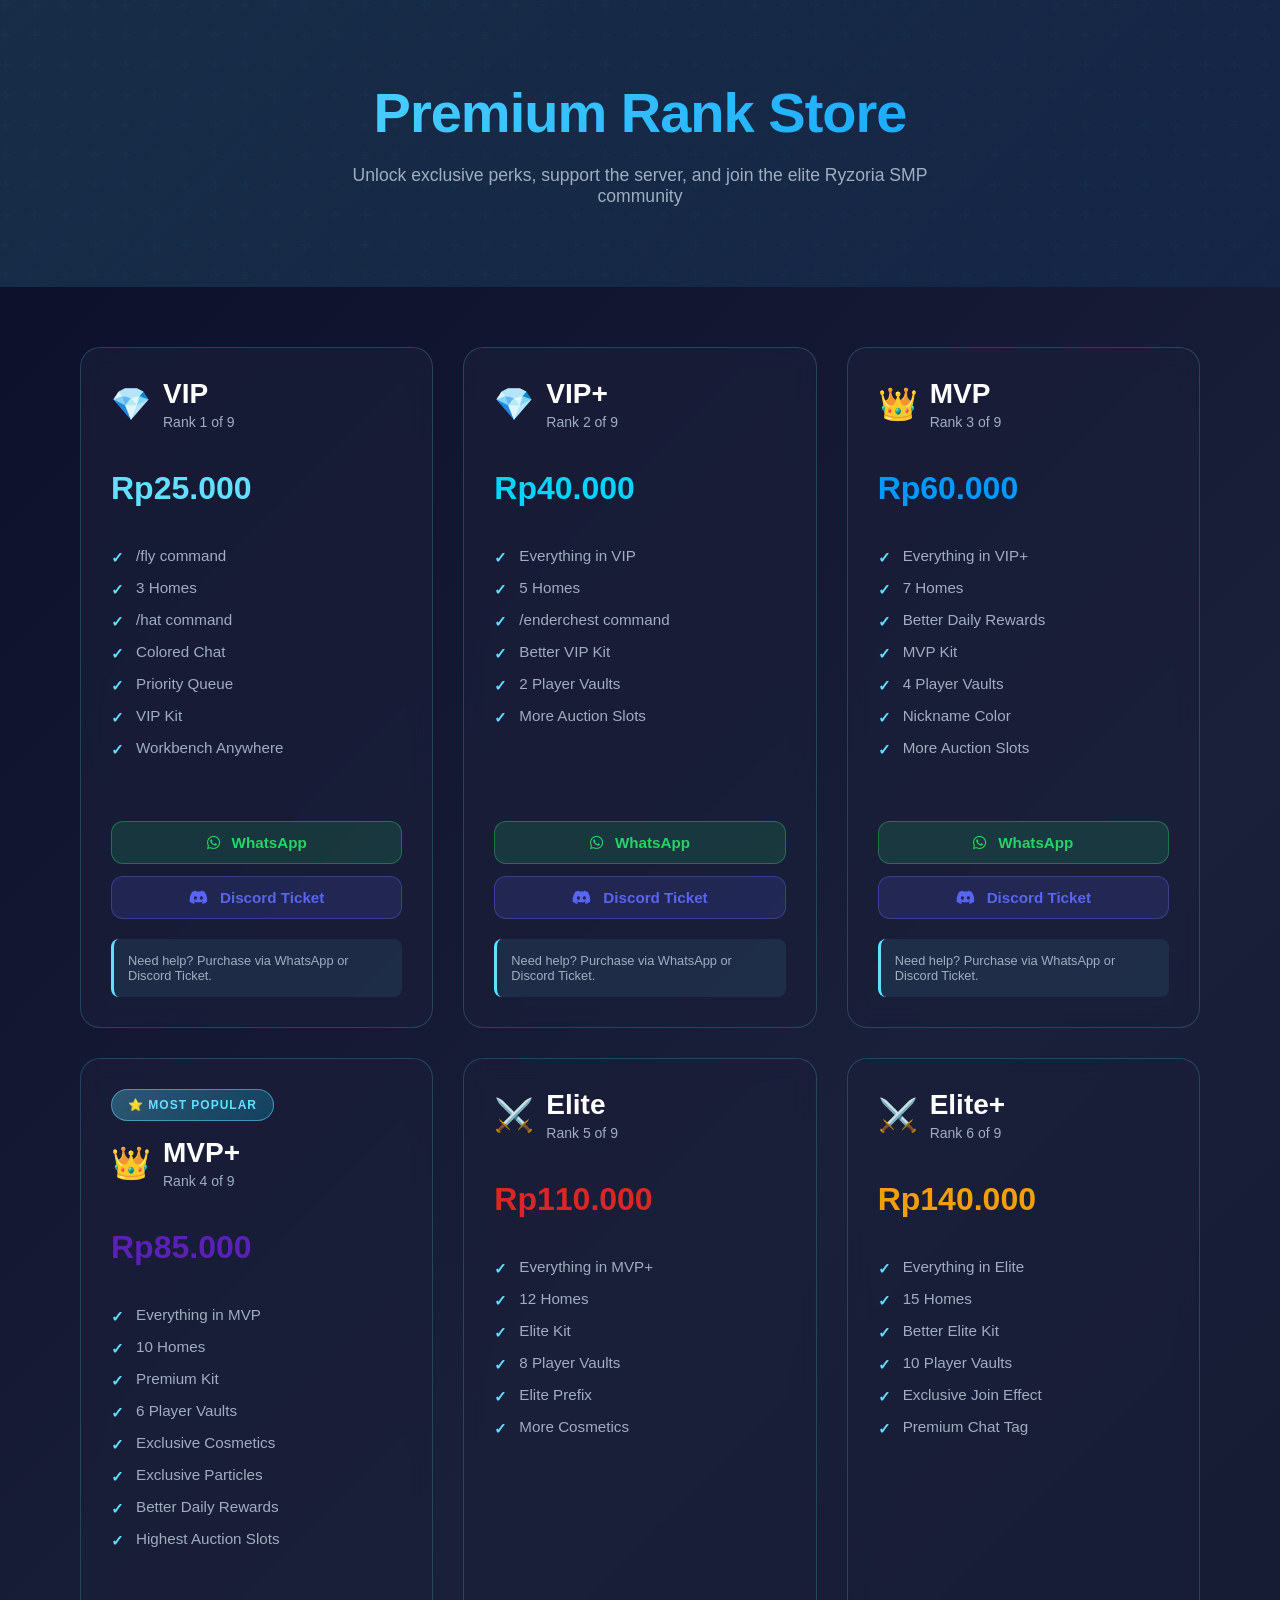
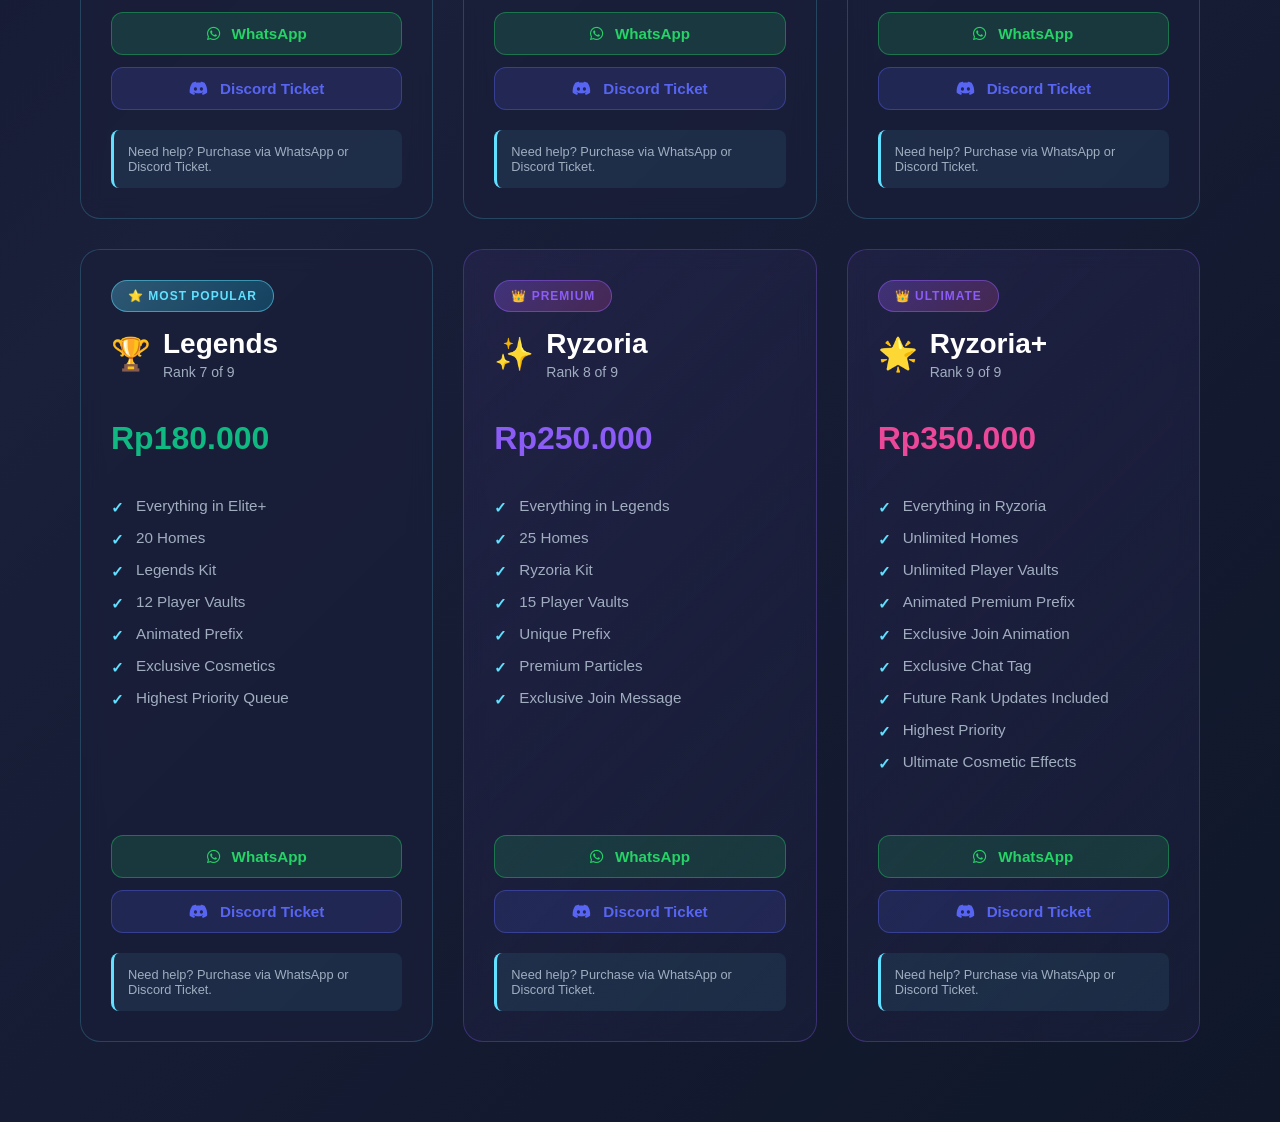
==== public/ranks.html @ db51cd25 "Add static HTML ranks page - fixes broken PHP rendering" ====
<!DOCTYPE html>
<html lang="en">
<head>
  <meta charset="UTF-8">
  <meta name="viewport" content="width=device-width, initial-scale=1.0">
  <title>Premium Rank Store - Ryzoria SMP</title>
  <link rel="stylesheet" href="https://cdnjs.cloudflare.com/ajax/libs/font-awesome/6.6.0/css/all.min.css">
  <style>
    * {
      margin: 0;
      padding: 0;
      box-sizing: border-box;
    }

    body {
      font-family: 'Segoe UI', Tahoma, Geneva, Verdana, sans-serif;
      background: linear-gradient(135deg, #0a0e27 0%, #1a1f3a 50%, #0f1729 100%);
      color: #ffffff;
      overflow-x: hidden;
      min-height: 100vh;
    }

    .container {
      max-width: 1200px;
      margin: 0 auto;
      padding: 0 20px;
    }

    .ranks-hero {
      background: linear-gradient(135deg, rgba(97,225,255,0.15) 0%, rgba(0,153,255,0.08) 100%);
      padding: 80px 20px;
      text-align: center;
      margin-bottom: 60px;
      position: relative;
      overflow: hidden;
    }

    .ranks-hero::before {
      content: '';
      position: absolute;
      inset: 0;
      background: url('data:image/svg+xml,<svg width="60" height="60" viewBox="0 0 60 60" xmlns="http://www.w3.org/2000/svg"><g fill="none" fill-rule="evenodd"><g fill="%2361E1FF" fill-opacity="0.05"><path d="M36 34v-4h-2v4h-4v2h4v4h2v-4h4v-2h-4zm0-30V0h-2v4h-4v2h4v4h2V6h4V4h-4zM6 34v-4H4v4H0v2h4v4h2v-4h4v-2H6zM6 4V0H4v4H0v2h4v4h2V6h4V4H6z"/></g></g></svg>');
      opacity: 0.3;
    }

    .ranks-hero h1 {
      font-size: clamp(2rem, 5vw, 3.5rem);
      margin-bottom: 20px;
      letter-spacing: -1px;
      background: linear-gradient(135deg, #61E1FF 0%, #0099FF 100%);
      -webkit-background-clip: text;
      -webkit-text-fill-color: transparent;
      background-clip: text;
      position: relative;
      z-index: 2;
    }

    .ranks-hero p {
      color: #a0aec0;
      font-size: 1.1rem;
      max-width: 600px;
      margin: 0 auto;
      position: relative;
      z-index: 2;
    }

    .ranks-grid {
      display: grid;
      grid-template-columns: repeat(auto-fit, minmax(300px, 1fr));
      gap: 30px;
      margin-bottom: 80px;
      padding: 0 20px;
    }

    .rank-card {
      backdrop-filter: blur(10px);
      border: 1px solid rgba(97,225,255,0.2);
      border-radius: 20px;
      background: rgba(26,31,58,0.7);
      padding: 30px;
      transition: all 0.4s cubic-bezier(0.4, 0, 0.2, 1);
      display: flex;
      flex-direction: column;
      height: 100%;
      animation: fadeInUp 0.6s ease-out forwards;
      position: relative;
      overflow: hidden;
    }

    .rank-card:nth-child(1) { animation-delay: 0.0s; }
    .rank-card:nth-child(2) { animation-delay: 0.08s; }
    .rank-card:nth-child(3) { animation-delay: 0.16s; }
    .rank-card:nth-child(4) { animation-delay: 0.24s; }
    .rank-card:nth-child(5) { animation-delay: 0.32s; }
    .rank-card:nth-child(6) { animation-delay: 0.4s; }
    .rank-card:nth-child(7) { animation-delay: 0.48s; }
    .rank-card:nth-child(8) { animation-delay: 0.56s; }
    .rank-card:nth-child(9) { animation-delay: 0.64s; }

    @keyframes fadeInUp {
      from {
        opacity: 0;
        transform: translateY(30px);
      }
      to {
        opacity: 1;
        transform: translateY(0);
      }
    }

    .rank-card:hover {
      transform: translateY(-8px);
      border-color: rgba(97,225,255,0.4);
      background: rgba(26,31,58,0.85);
      box-shadow: 0 20px 50px rgba(97,225,255,0.15);
    }

    .rank-card.premium {
      border-color: rgba(139,92,246,0.3);
      background: linear-gradient(135deg, rgba(139,92,246,0.08) 0%, rgba(26,31,58,0.7) 100%);
    }

    .rank-card.premium:hover {
      border-color: rgba(139,92,246,0.5);
      background: linear-gradient(135deg, rgba(139,92,246,0.12) 0%, rgba(26,31,58,0.85) 100%);
      box-shadow: 0 0 30px rgba(139,92,246,0.2), 0 20px 50px rgba(139,92,246,0.1);
    }

    .badge {
      display: inline-flex;
      align-items: center;
      gap: 8px;
      padding: 8px 16px;
      background: linear-gradient(135deg, rgba(97,225,255,0.3) 0%, rgba(0,212,255,0.2) 100%);
      border: 1px solid rgba(97,225,255,0.5);
      border-radius: 50px;
      width: fit-content;
      margin-bottom: 16px;
      font-size: 0.75rem;
      font-weight: 700;
      color: #61E1FF;
      text-transform: uppercase;
      letter-spacing: 1px;
      animation: pulse 2s infinite;
    }

    .badge.premium {
      background: linear-gradient(135deg, rgba(139,92,246,0.3) 0%, rgba(236,72,153,0.2) 100%);
      border-color: rgba(139,92,246,0.5);
      color: #8B5CF6;
    }

    @keyframes pulse {
      0%, 100% { opacity: 1; }
      50% { opacity: 0.7; }
    }

    .rank-header {
      display: flex;
      align-items: center;
      gap: 12px;
      margin-bottom: 20px;
    }

    .rank-icon {
      font-size: 2rem;
    }

    .rank-name {
      font-size: 1.75rem;
      font-weight: 800;
      margin: 0;
    }

    .rank-number {
      font-size: 0.875rem;
      color: #a0aec0;
      margin-top: 4px;
    }

    .rank-price {
      font-size: 2rem;
      font-weight: 800;
      margin: 20px 0;
      color: #61E1FF;
    }

    .rank-price.vip { color: #61E1FF; }
    .rank-price.vipplus { color: #00D4FF; }
    .rank-price.mvp { color: #0099FF; }
    .rank-price.mvpplus { color: #5B21B6; }
    .rank-price.elite { color: #DC2626; }
    .rank-price.eliteplus { color: #F59E0B; }
    .rank-price.legends { color: #10B981; }
    .rank-price.ryzoria { color: #8B5CF6; }
    .rank-price.ryzoriaplus { color: #EC4899; }

    .features-list {
      list-style: none;
      padding: 0;
      margin: 20px 0;
      flex-grow: 1;
    }

    .features-list li {
      display: flex;
      align-items: flex-start;
      gap: 12px;
      margin-bottom: 12px;
      color: #a0aec0;
      font-size: 0.95rem;
    }

    .features-list li::before {
      content: '✓';
      color: #61E1FF;
      font-weight: 700;
      margin-top: 2px;
      flex-shrink: 0;
    }

    .purchase-buttons {
      display: flex;
      flex-direction: column;
      gap: 12px;
      margin-top: 30px;
    }

    .buy-btn {
      display: flex;
      align-items: center;
      justify-content: center;
      gap: 12px;
      padding: 12px 20px;
      border: 1px solid;
      border-radius: 12px;
      font-weight: 600;
      font-size: 0.95rem;
      cursor: pointer;
      transition: all 0.3s ease;
      text-decoration: none;
      color: #fff;
      background: transparent;
    }

    .buy-whatsapp {
      background: rgba(37,211,102,0.15);
      border-color: rgba(37,211,102,0.4);
      color: #25D366;
    }

    .buy-whatsapp:hover {
      background: rgba(37,211,102,0.25);
      border-color: rgba(37,211,102,0.7);
      transform: translateY(-2px);
      box-shadow: 0 8px 20px rgba(37,211,102,0.2);
    }

    .buy-discord {
      background: rgba(88,101,242,0.15);
      border-color: rgba(88,101,242,0.4);
      color: #5865F2;
    }

    .buy-discord:hover {
      background: rgba(88,101,242,0.25);
      border-color: rgba(88,101,242,0.7);
      transform: translateY(-2px);
      box-shadow: 0 8px 20px rgba(88,101,242,0.2);
    }

    .support-note {
      margin-top: 20px;
      padding: 14px;
      background: rgba(97,225,255,0.08);
      border-left: 3px solid #61E1FF;
      border-radius: 8px;
      font-size: 0.8rem;
      color: #a0aec0;
    }

    @media (max-width: 768px) {
      .ranks-grid {
        grid-template-columns: 1fr;
      }

      .rank-card {
        padding: 20px;
      }

      .ranks-hero {
        padding: 60px 20px;
        margin-bottom: 40px;
      }
    }
  </style>
</head>
<body>
  <!-- Hero Section -->
  <section class="ranks-hero">
    <div class="container">
      <h1>Premium Rank Store</h1>
      <p>Unlock exclusive perks, support the server, and join the elite Ryzoria SMP community</p>
    </div>
  </section>

  <!-- Ranks Grid -->
  <div class="container">
    <div class="ranks-grid">
      <!-- VIP -->
      <div class="rank-card">
        <div class="rank-header">
          <div class="rank-icon">💎</div>
          <div>
            <h3 class="rank-name">VIP</h3>
            <div class="rank-number">Rank 1 of 9</div>
          </div>
        </div>
        <div class="rank-price vip">Rp25.000</div>
        <ul class="features-list">
          <li>/fly command</li>
          <li>3 Homes</li>
          <li>/hat command</li>
          <li>Colored Chat</li>
          <li>Priority Queue</li>
          <li>VIP Kit</li>
          <li>Workbench Anywhere</li>
        </ul>
        <div class="purchase-buttons">
          <a href="https://wa.me/6285602052384" target="_blank" rel="noopener noreferrer" class="buy-btn buy-whatsapp">
            <i class="fab fa-whatsapp"></i> WhatsApp
          </a>
          <a href="https://dsc.gg/ryzoria" target="_blank" rel="noopener noreferrer" class="buy-btn buy-discord">
            <i class="fab fa-discord"></i> Discord Ticket
          </a>
        </div>
        <div class="support-note">Need help? Purchase via WhatsApp or Discord Ticket.</div>
      </div>

      <!-- VIP+ -->
      <div class="rank-card">
        <div class="rank-header">
          <div class="rank-icon">💎</div>
          <div>
            <h3 class="rank-name">VIP+</h3>
            <div class="rank-number">Rank 2 of 9</div>
          </div>
        </div>
        <div class="rank-price vipplus">Rp40.000</div>
        <ul class="features-list">
          <li>Everything in VIP</li>
          <li>5 Homes</li>
          <li>/enderchest command</li>
          <li>Better VIP Kit</li>
          <li>2 Player Vaults</li>
          <li>More Auction Slots</li>
        </ul>
        <div class="purchase-buttons">
          <a href="https://wa.me/6285602052384" target="_blank" rel="noopener noreferrer" class="buy-btn buy-whatsapp">
            <i class="fab fa-whatsapp"></i> WhatsApp
          </a>
          <a href="https://dsc.gg/ryzoria" target="_blank" rel="noopener noreferrer" class="buy-btn buy-discord">
            <i class="fab fa-discord"></i> Discord Ticket
          </a>
        </div>
        <div class="support-note">Need help? Purchase via WhatsApp or Discord Ticket.</div>
      </div>

      <!-- MVP -->
      <div class="rank-card">
        <div class="rank-header">
          <div class="rank-icon">👑</div>
          <div>
            <h3 class="rank-name">MVP</h3>
            <div class="rank-number">Rank 3 of 9</div>
          </div>
        </div>
        <div class="rank-price mvp">Rp60.000</div>
        <ul class="features-list">
          <li>Everything in VIP+</li>
          <li>7 Homes</li>
          <li>Better Daily Rewards</li>
          <li>MVP Kit</li>
          <li>4 Player Vaults</li>
          <li>Nickname Color</li>
          <li>More Auction Slots</li>
        </ul>
        <div class="purchase-buttons">
          <a href="https://wa.me/6285602052384" target="_blank" rel="noopener noreferrer" class="buy-btn buy-whatsapp">
            <i class="fab fa-whatsapp"></i> WhatsApp
          </a>
          <a href="https://dsc.gg/ryzoria" target="_blank" rel="noopener noreferrer" class="buy-btn buy-discord">
            <i class="fab fa-discord"></i> Discord Ticket
          </a>
        </div>
        <div class="support-note">Need help? Purchase via WhatsApp or Discord Ticket.</div>
      </div>

      <!-- MVP+ -->
      <div class="rank-card">
        <div class="badge">⭐ Most Popular</div>
        <div class="rank-header">
          <div class="rank-icon">👑</div>
          <div>
            <h3 class="rank-name">MVP+</h3>
            <div class="rank-number">Rank 4 of 9</div>
          </div>
        </div>
        <div class="rank-price mvpplus">Rp85.000</div>
        <ul class="features-list">
          <li>Everything in MVP</li>
          <li>10 Homes</li>
          <li>Premium Kit</li>
          <li>6 Player Vaults</li>
          <li>Exclusive Cosmetics</li>
          <li>Exclusive Particles</li>
          <li>Better Daily Rewards</li>
          <li>Highest Auction Slots</li>
        </ul>
        <div class="purchase-buttons">
          <a href="https://wa.me/6285602052384" target="_blank" rel="noopener noreferrer" class="buy-btn buy-whatsapp">
            <i class="fab fa-whatsapp"></i> WhatsApp
          </a>
          <a href="https://dsc.gg/ryzoria" target="_blank" rel="noopener noreferrer" class="buy-btn buy-discord">
            <i class="fab fa-discord"></i> Discord Ticket
          </a>
        </div>
        <div class="support-note">Need help? Purchase via WhatsApp or Discord Ticket.</div>
      </div>

      <!-- Elite -->
      <div class="rank-card">
        <div class="rank-header">
          <div class="rank-icon">⚔️</div>
          <div>
            <h3 class="rank-name">Elite</h3>
            <div class="rank-number">Rank 5 of 9</div>
          </div>
        </div>
        <div class="rank-price elite">Rp110.000</div>
        <ul class="features-list">
          <li>Everything in MVP+</li>
          <li>12 Homes</li>
          <li>Elite Kit</li>
          <li>8 Player Vaults</li>
          <li>Elite Prefix</li>
          <li>More Cosmetics</li>
        </ul>
        <div class="purchase-buttons">
          <a href="https://wa.me/6285602052384" target="_blank" rel="noopener noreferrer" class="buy-btn buy-whatsapp">
            <i class="fab fa-whatsapp"></i> WhatsApp
          </a>
          <a href="https://dsc.gg/ryzoria" target="_blank" rel="noopener noreferrer" class="buy-btn buy-discord">
            <i class="fab fa-discord"></i> Discord Ticket
          </a>
        </div>
        <div class="support-note">Need help? Purchase via WhatsApp or Discord Ticket.</div>
      </div>

      <!-- Elite+ -->
      <div class="rank-card">
        <div class="rank-header">
          <div class="rank-icon">⚔️</div>
          <div>
            <h3 class="rank-name">Elite+</h3>
            <div class="rank-number">Rank 6 of 9</div>
          </div>
        </div>
        <div class="rank-price eliteplus">Rp140.000</div>
        <ul class="features-list">
          <li>Everything in Elite</li>
          <li>15 Homes</li>
          <li>Better Elite Kit</li>
          <li>10 Player Vaults</li>
          <li>Exclusive Join Effect</li>
          <li>Premium Chat Tag</li>
        </ul>
        <div class="purchase-buttons">
          <a href="https://wa.me/6285602052384" target="_blank" rel="noopener noreferrer" class="buy-btn buy-whatsapp">
            <i class="fab fa-whatsapp"></i> WhatsApp
          </a>
          <a href="https://dsc.gg/ryzoria" target="_blank" rel="noopener noreferrer" class="buy-btn buy-discord">
            <i class="fab fa-discord"></i> Discord Ticket
          </a>
        </div>
        <div class="support-note">Need help? Purchase via WhatsApp or Discord Ticket.</div>
      </div>

      <!-- Legends -->
      <div class="rank-card">
        <div class="badge">⭐ Most Popular</div>
        <div class="rank-header">
          <div class="rank-icon">🏆</div>
          <div>
            <h3 class="rank-name">Legends</h3>
            <div class="rank-number">Rank 7 of 9</div>
          </div>
        </div>
        <div class="rank-price legends">Rp180.000</div>
        <ul class="features-list">
          <li>Everything in Elite+</li>
          <li>20 Homes</li>
          <li>Legends Kit</li>
          <li>12 Player Vaults</li>
          <li>Animated Prefix</li>
          <li>Exclusive Cosmetics</li>
          <li>Highest Priority Queue</li>
        </ul>
        <div class="purchase-buttons">
          <a href="https://wa.me/6285602052384" target="_blank" rel="noopener noreferrer" class="buy-btn buy-whatsapp">
            <i class="fab fa-whatsapp"></i> WhatsApp
          </a>
          <a href="https://dsc.gg/ryzoria" target="_blank" rel="noopener noreferrer" class="buy-btn buy-discord">
            <i class="fab fa-discord"></i> Discord Ticket
          </a>
        </div>
        <div class="support-note">Need help? Purchase via WhatsApp or Discord Ticket.</div>
      </div>

      <!-- Ryzoria -->
      <div class="rank-card premium">
        <div class="badge premium">👑 Premium</div>
        <div class="rank-header">
          <div class="rank-icon">✨</div>
          <div>
            <h3 class="rank-name">Ryzoria</h3>
            <div class="rank-number">Rank 8 of 9</div>
          </div>
        </div>
        <div class="rank-price ryzoria">Rp250.000</div>
        <ul class="features-list">
          <li>Everything in Legends</li>
          <li>25 Homes</li>
          <li>Ryzoria Kit</li>
          <li>15 Player Vaults</li>
          <li>Unique Prefix</li>
          <li>Premium Particles</li>
          <li>Exclusive Join Message</li>
        </ul>
        <div class="purchase-buttons">
          <a href="https://wa.me/6285602052384" target="_blank" rel="noopener noreferrer" class="buy-btn buy-whatsapp">
            <i class="fab fa-whatsapp"></i> WhatsApp
          </a>
          <a href="https://dsc.gg/ryzoria" target="_blank" rel="noopener noreferrer" class="buy-btn buy-discord">
            <i class="fab fa-discord"></i> Discord Ticket
          </a>
        </div>
        <div class="support-note">Need help? Purchase via WhatsApp or Discord Ticket.</div>
      </div>

      <!-- Ryzoria+ -->
      <div class="rank-card premium">
        <div class="badge premium">👑 Ultimate</div>
        <div class="rank-header">
          <div class="rank-icon">🌟</div>
          <div>
            <h3 class="rank-name">Ryzoria+</h3>
            <div class="rank-number">Rank 9 of 9</div>
          </div>
        </div>
        <div class="rank-price ryzoriaplus">Rp350.000</div>
        <ul class="features-list">
          <li>Everything in Ryzoria</li>
          <li>Unlimited Homes</li>
          <li>Unlimited Player Vaults</li>
          <li>Animated Premium Prefix</li>
          <li>Exclusive Join Animation</li>
          <li>Exclusive Chat Tag</li>
          <li>Future Rank Updates Included</li>
          <li>Highest Priority</li>
          <li>Ultimate Cosmetic Effects</li>
        </ul>
        <div class="purchase-buttons">
          <a href="https://wa.me/6285602052384" target="_blank" rel="noopener noreferrer" class="buy-btn buy-whatsapp">
            <i class="fab fa-whatsapp"></i> WhatsApp
          </a>
          <a href="https://dsc.gg/ryzoria" target="_blank" rel="noopener noreferrer" class="buy-btn buy-discord">
            <i class="fab fa-discord"></i> Discord Ticket
          </a>
        </div>
        <div class="support-note">Need help? Purchase via WhatsApp or Discord Ticket.</div>
      </div>
    </div>
  </div>

  <script>
    // Smooth page transitions
    window.addEventListener('load', function() {
      document.body.style.opacity = '1';
    });

    // Button interactions
    const buttons = document.querySelectorAll('.buy-btn');
    buttons.forEach(btn => {
      btn.addEventListener('click', function(e) {
        this.style.transform = 'scale(0.95)';
        setTimeout(() => {
          this.style.transform = '';
        }, 100);
      });
    });
  </script>
</body>
</html>
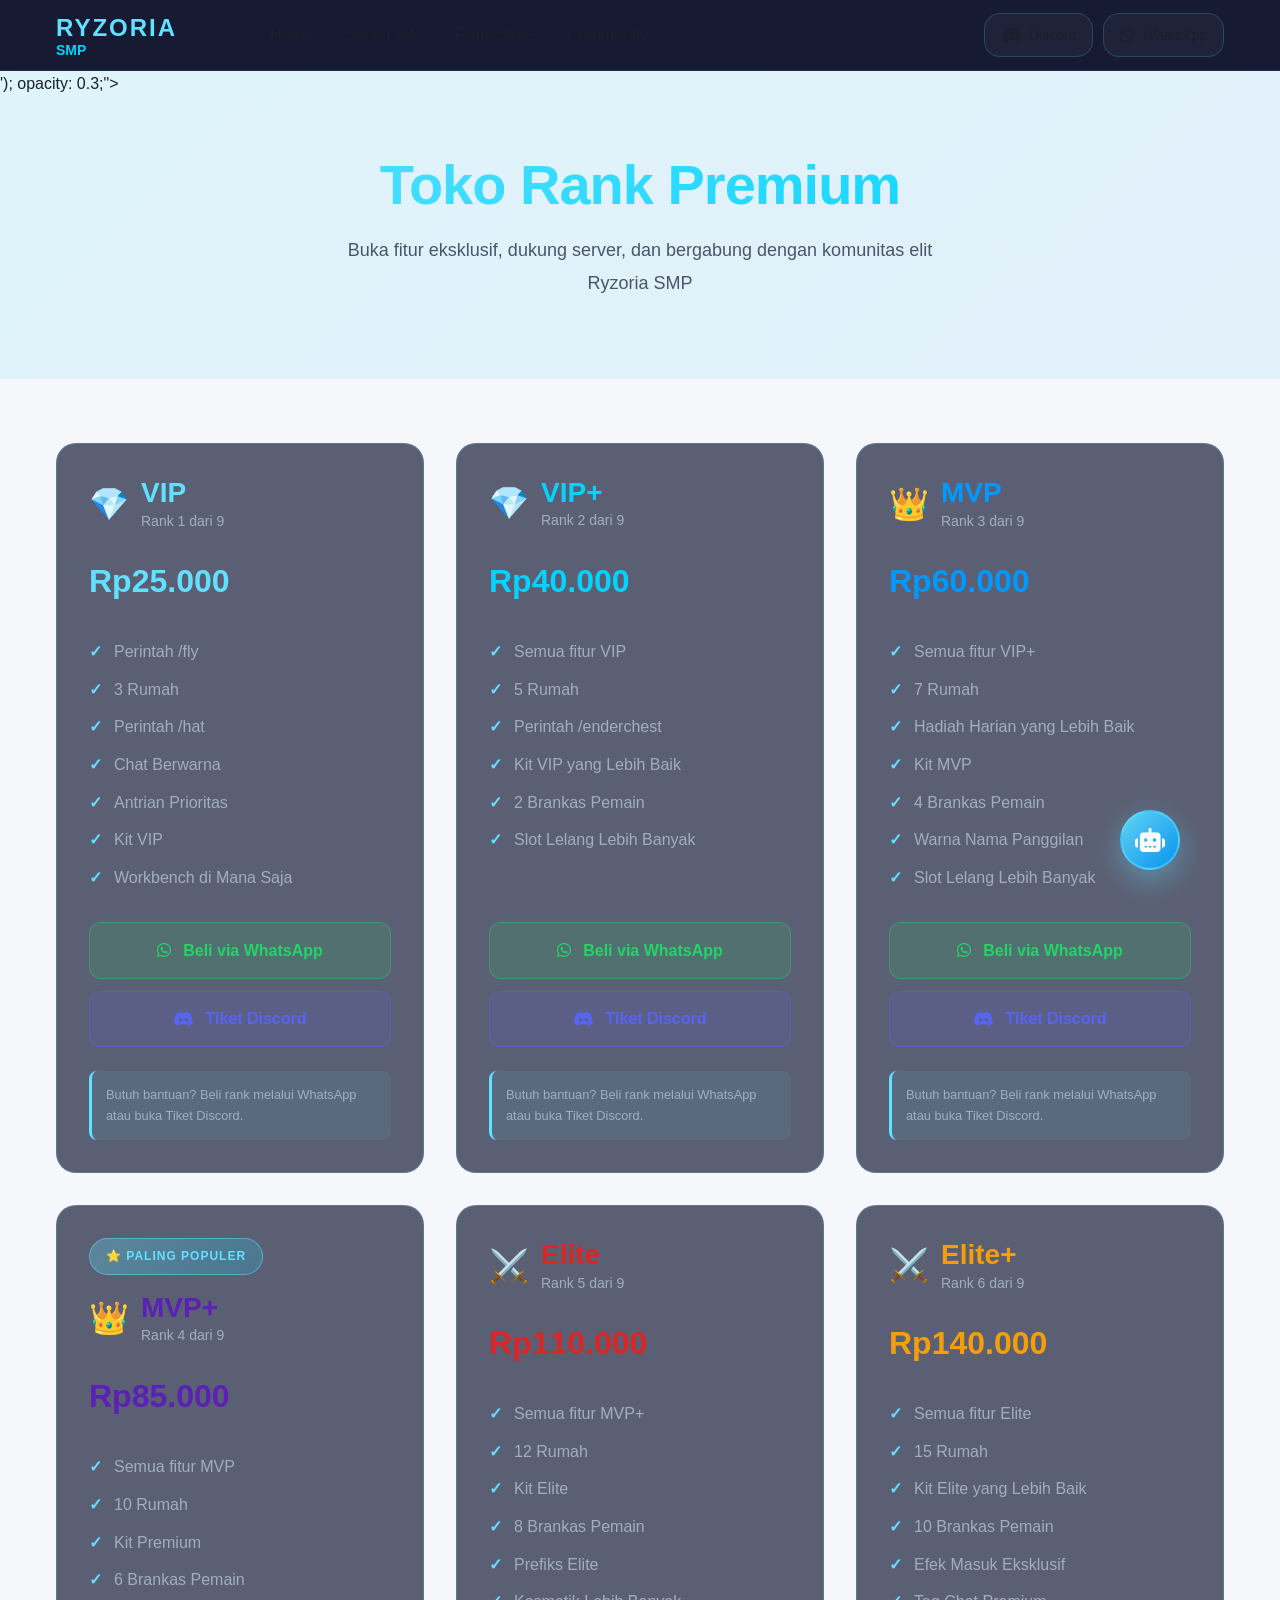
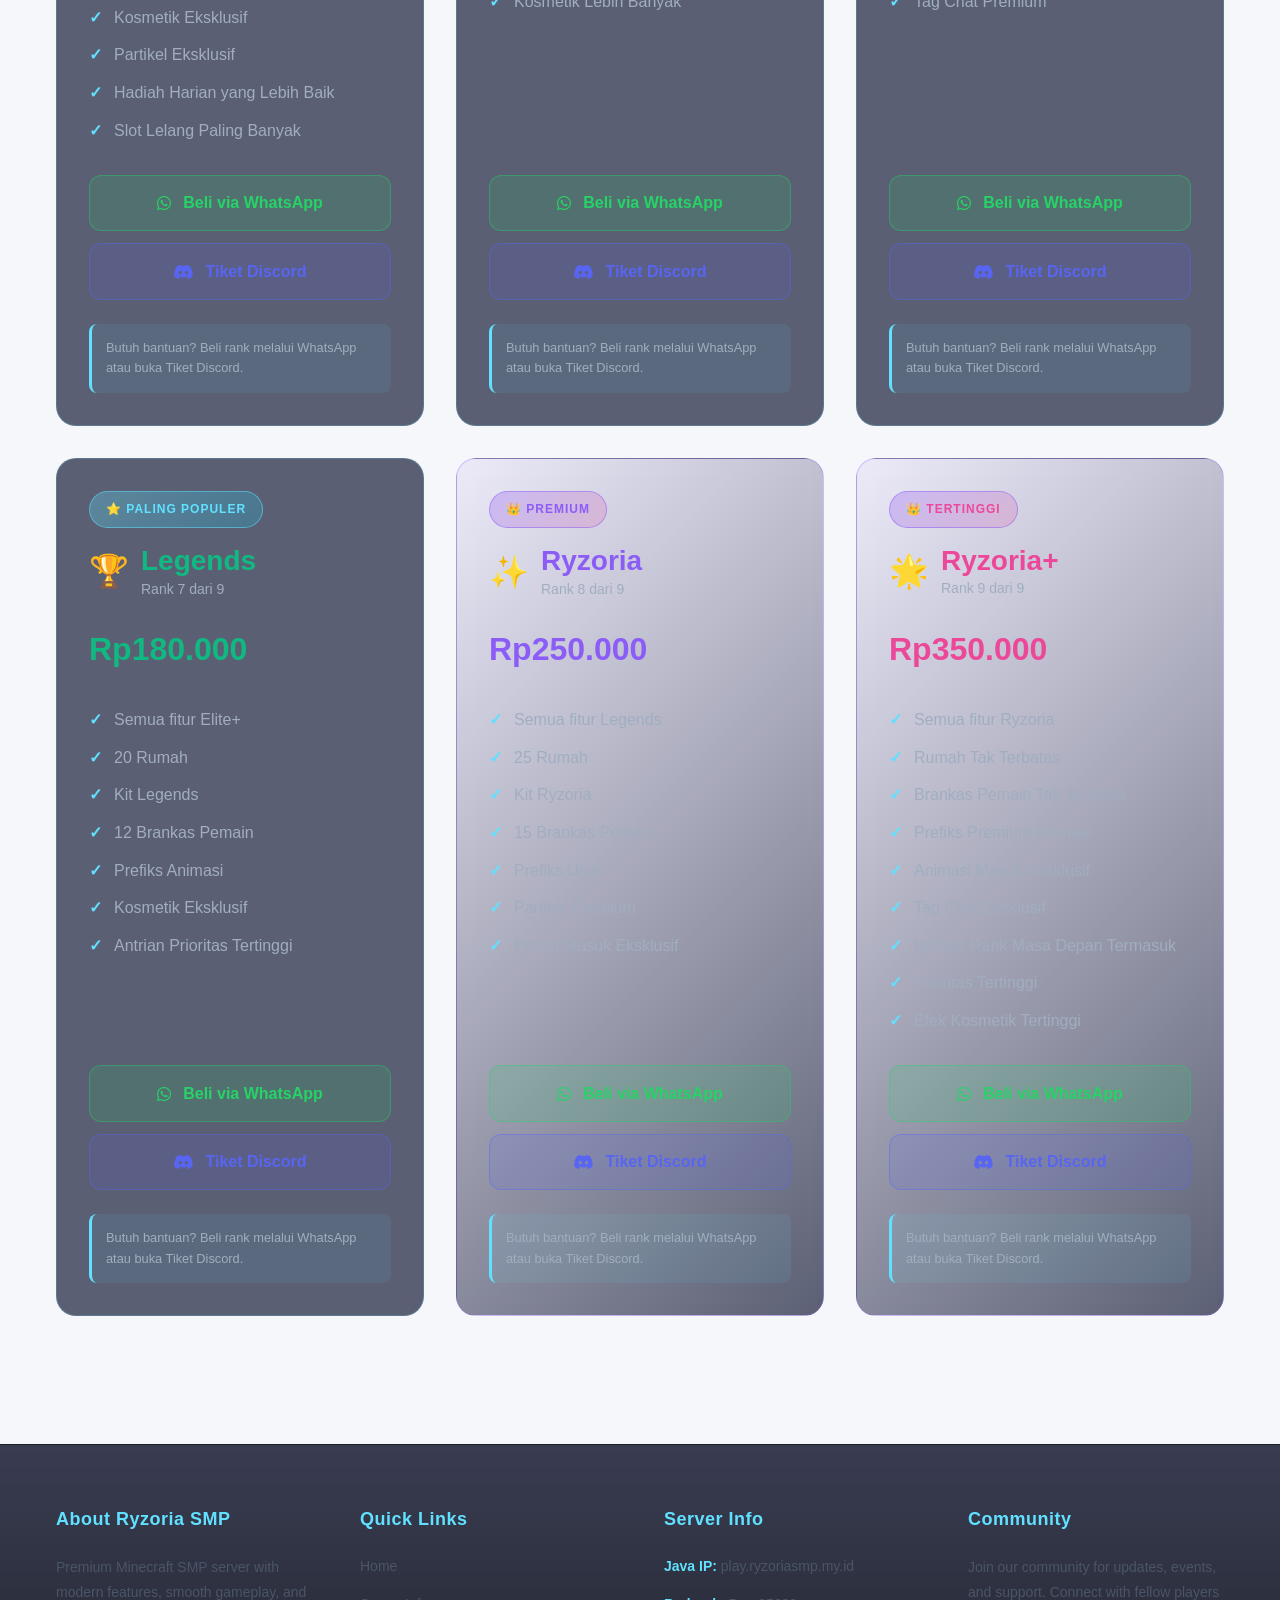
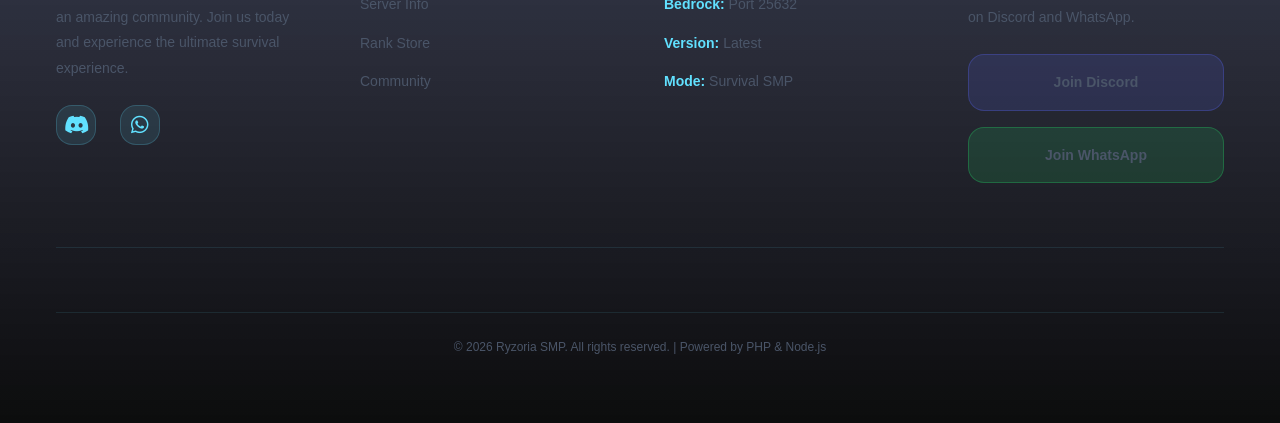
==== commit 8b40531d: "Add Ryzoria AI chatbot to build script - includes CSS, JS, and HTML elements" ====
--- a/public/ranks.html
+++ b/public/ranks.html
@@ -1,604 +1,369 @@
 <!DOCTYPE html>
 <html lang="en">
 <head>
-  <meta charset="UTF-8">
-  <meta name="viewport" content="width=device-width, initial-scale=1.0">
-  <title>Premium Rank Store - Ryzoria SMP</title>
-  <link rel="stylesheet" href="https://cdnjs.cloudflare.com/ajax/libs/font-awesome/6.6.0/css/all.min.css">
+  <meta charset="UTF-8" />
+  <meta name="viewport" content="width=device-width, initial-scale=1.0" />
+  <meta name="description" content="Ryzoria SMP - Premium Minecraft survival server with modern features and an amazing community. Join now!" />
+  <meta name="theme-color" content="#0a0e27" />
+  <title>Ryzoria SMP | Premium Minecraft Server</title>
+  <link rel="stylesheet" href="https://cdnjs.cloudflare.com/ajax/libs/font-awesome/6.6.0/css/all.min.css" />
+  <link rel="stylesheet" href="css/style.css" />
+  <link rel="stylesheet" href="css/navbar.css" />
+  <link rel="stylesheet" href="css/footer.css" />
+  <link rel="stylesheet" href="css/ranks.css" />
+  <link rel="stylesheet" href="css/animation.css" />
+  <link rel="stylesheet" href="css/responsive.css" />
+  <link rel="stylesheet" href="css/ai-chat.css" />
   <style>
-    * {
-      margin: 0;
-      padding: 0;
-      box-sizing: border-box;
+    #scrollTopBtn {
+      position: fixed; bottom: 30px; right: 30px; width: 50px; height: 50px;
+      border-radius: 50%; background: linear-gradient(135deg, var(--primary) 0%, var(--accent-dark) 100%);
+      color: var(--background); border: none; cursor: pointer; display: flex;
+      align-items: center; justify-content: center; font-size: 1.5rem;
+      opacity: 0; visibility: hidden; transition: all 0.3s ease; z-index: 999;
+      box-shadow: 0 8px 20px rgba(97, 225, 255, 0.3);
     }
-
-    body {
-      font-family: 'Segoe UI', Tahoma, Geneva, Verdana, sans-serif;
-      background: linear-gradient(135deg, #0a0e27 0%, #1a1f3a 50%, #0f1729 100%);
-      color: #ffffff;
-      overflow-x: hidden;
-      min-height: 100vh;
-    }
-
-    .container {
-      max-width: 1200px;
-      margin: 0 auto;
-      padding: 0 20px;
-    }
-
-    .ranks-hero {
-      background: linear-gradient(135deg, rgba(97,225,255,0.15) 0%, rgba(0,153,255,0.08) 100%);
-      padding: 80px 20px;
-      text-align: center;
-      margin-bottom: 60px;
-      position: relative;
-      overflow: hidden;
-    }
-
-    .ranks-hero::before {
-      content: '';
-      position: absolute;
-      inset: 0;
-      background: url('data:image/svg+xml,<svg width="60" height="60" viewBox="0 0 60 60" xmlns="http://www.w3.org/2000/svg"><g fill="none" fill-rule="evenodd"><g fill="%2361E1FF" fill-opacity="0.05"><path d="M36 34v-4h-2v4h-4v2h4v4h2v-4h4v-2h-4zm0-30V0h-2v4h-4v2h4v4h2V6h4V4h-4zM6 34v-4H4v4H0v2h4v4h2v-4h4v-2H6zM6 4V0H4v4H0v2h4v4h2V6h4V4H6z"/></g></g></svg>');
-      opacity: 0.3;
-    }
-
-    .ranks-hero h1 {
-      font-size: clamp(2rem, 5vw, 3.5rem);
-      margin-bottom: 20px;
-      letter-spacing: -1px;
-      background: linear-gradient(135deg, #61E1FF 0%, #0099FF 100%);
-      -webkit-background-clip: text;
-      -webkit-text-fill-color: transparent;
-      background-clip: text;
-      position: relative;
-      z-index: 2;
-    }
-
-    .ranks-hero p {
-      color: #a0aec0;
-      font-size: 1.1rem;
-      max-width: 600px;
-      margin: 0 auto;
-      position: relative;
-      z-index: 2;
-    }
-
-    .ranks-grid {
-      display: grid;
-      grid-template-columns: repeat(auto-fit, minmax(300px, 1fr));
-      gap: 30px;
-      margin-bottom: 80px;
-      padding: 0 20px;
-    }
-
-    .rank-card {
-      backdrop-filter: blur(10px);
-      border: 1px solid rgba(97,225,255,0.2);
-      border-radius: 20px;
-      background: rgba(26,31,58,0.7);
-      padding: 30px;
-      transition: all 0.4s cubic-bezier(0.4, 0, 0.2, 1);
-      display: flex;
-      flex-direction: column;
-      height: 100%;
-      animation: fadeInUp 0.6s ease-out forwards;
-      position: relative;
-      overflow: hidden;
-    }
-
-    .rank-card:nth-child(1) { animation-delay: 0.0s; }
-    .rank-card:nth-child(2) { animation-delay: 0.08s; }
-    .rank-card:nth-child(3) { animation-delay: 0.16s; }
-    .rank-card:nth-child(4) { animation-delay: 0.24s; }
-    .rank-card:nth-child(5) { animation-delay: 0.32s; }
-    .rank-card:nth-child(6) { animation-delay: 0.4s; }
-    .rank-card:nth-child(7) { animation-delay: 0.48s; }
-    .rank-card:nth-child(8) { animation-delay: 0.56s; }
-    .rank-card:nth-child(9) { animation-delay: 0.64s; }
-
-    @keyframes fadeInUp {
-      from {
-        opacity: 0;
-        transform: translateY(30px);
-      }
-      to {
-        opacity: 1;
-        transform: translateY(0);
-      }
-    }
-
-    .rank-card:hover {
-      transform: translateY(-8px);
-      border-color: rgba(97,225,255,0.4);
-      background: rgba(26,31,58,0.85);
-      box-shadow: 0 20px 50px rgba(97,225,255,0.15);
-    }
-
-    .rank-card.premium {
-      border-color: rgba(139,92,246,0.3);
-      background: linear-gradient(135deg, rgba(139,92,246,0.08) 0%, rgba(26,31,58,0.7) 100%);
-    }
-
-    .rank-card.premium:hover {
-      border-color: rgba(139,92,246,0.5);
-      background: linear-gradient(135deg, rgba(139,92,246,0.12) 0%, rgba(26,31,58,0.85) 100%);
-      box-shadow: 0 0 30px rgba(139,92,246,0.2), 0 20px 50px rgba(139,92,246,0.1);
-    }
-
-    .badge {
-      display: inline-flex;
-      align-items: center;
-      gap: 8px;
-      padding: 8px 16px;
-      background: linear-gradient(135deg, rgba(97,225,255,0.3) 0%, rgba(0,212,255,0.2) 100%);
-      border: 1px solid rgba(97,225,255,0.5);
-      border-radius: 50px;
-      width: fit-content;
-      margin-bottom: 16px;
-      font-size: 0.75rem;
-      font-weight: 700;
-      color: #61E1FF;
-      text-transform: uppercase;
-      letter-spacing: 1px;
-      animation: pulse 2s infinite;
-    }
-
-    .badge.premium {
-      background: linear-gradient(135deg, rgba(139,92,246,0.3) 0%, rgba(236,72,153,0.2) 100%);
-      border-color: rgba(139,92,246,0.5);
-      color: #8B5CF6;
-    }
-
-    @keyframes pulse {
-      0%, 100% { opacity: 1; }
-      50% { opacity: 0.7; }
-    }
-
-    .rank-header {
-      display: flex;
-      align-items: center;
-      gap: 12px;
-      margin-bottom: 20px;
-    }
-
-    .rank-icon {
-      font-size: 2rem;
-    }
-
-    .rank-name {
-      font-size: 1.75rem;
-      font-weight: 800;
-      margin: 0;
-    }
-
-    .rank-number {
-      font-size: 0.875rem;
-      color: #a0aec0;
-      margin-top: 4px;
-    }
-
-    .rank-price {
-      font-size: 2rem;
-      font-weight: 800;
-      margin: 20px 0;
-      color: #61E1FF;
-    }
-
-    .rank-price.vip { color: #61E1FF; }
-    .rank-price.vipplus { color: #00D4FF; }
-    .rank-price.mvp { color: #0099FF; }
-    .rank-price.mvpplus { color: #5B21B6; }
-    .rank-price.elite { color: #DC2626; }
-    .rank-price.eliteplus { color: #F59E0B; }
-    .rank-price.legends { color: #10B981; }
-    .rank-price.ryzoria { color: #8B5CF6; }
-    .rank-price.ryzoriaplus { color: #EC4899; }
-
-    .features-list {
-      list-style: none;
-      padding: 0;
-      margin: 20px 0;
-      flex-grow: 1;
-    }
-
-    .features-list li {
-      display: flex;
-      align-items: flex-start;
-      gap: 12px;
-      margin-bottom: 12px;
-      color: #a0aec0;
-      font-size: 0.95rem;
-    }
-
-    .features-list li::before {
-      content: '✓';
-      color: #61E1FF;
-      font-weight: 700;
-      margin-top: 2px;
-      flex-shrink: 0;
-    }
-
-    .purchase-buttons {
-      display: flex;
-      flex-direction: column;
-      gap: 12px;
-      margin-top: 30px;
-    }
-
-    .buy-btn {
-      display: flex;
-      align-items: center;
-      justify-content: center;
-      gap: 12px;
-      padding: 12px 20px;
-      border: 1px solid;
-      border-radius: 12px;
-      font-weight: 600;
-      font-size: 0.95rem;
-      cursor: pointer;
-      transition: all 0.3s ease;
-      text-decoration: none;
-      color: #fff;
-      background: transparent;
-    }
-
-    .buy-whatsapp {
-      background: rgba(37,211,102,0.15);
-      border-color: rgba(37,211,102,0.4);
-      color: #25D366;
-    }
-
-    .buy-whatsapp:hover {
-      background: rgba(37,211,102,0.25);
-      border-color: rgba(37,211,102,0.7);
-      transform: translateY(-2px);
-      box-shadow: 0 8px 20px rgba(37,211,102,0.2);
-    }
-
-    .buy-discord {
-      background: rgba(88,101,242,0.15);
-      border-color: rgba(88,101,242,0.4);
-      color: #5865F2;
-    }
-
-    .buy-discord:hover {
-      background: rgba(88,101,242,0.25);
-      border-color: rgba(88,101,242,0.7);
-      transform: translateY(-2px);
-      box-shadow: 0 8px 20px rgba(88,101,242,0.2);
-    }
-
-    .support-note {
-      margin-top: 20px;
-      padding: 14px;
-      background: rgba(97,225,255,0.08);
-      border-left: 3px solid #61E1FF;
-      border-radius: 8px;
-      font-size: 0.8rem;
-      color: #a0aec0;
-    }
-
-    @media (max-width: 768px) {
-      .ranks-grid {
-        grid-template-columns: 1fr;
-      }
-
-      .rank-card {
-        padding: 20px;
-      }
-
-      .ranks-hero {
-        padding: 60px 20px;
-        margin-bottom: 40px;
-      }
-    }
+    #scrollTopBtn:hover { transform: translateY(-3px); box-shadow: 0 12px 25px rgba(97, 225, 255, 0.4); }
+    @media (max-width: 480px) { #scrollTopBtn { width: 45px; height: 45px; bottom: 20px; right: 20px; font-size: 1.25rem; } }
   </style>
 </head>
 <body>
-  <!-- Hero Section -->
-  <section class="ranks-hero">
-    <div class="container">
-      <h1>Premium Rank Store</h1>
-      <p>Unlock exclusive perks, support the server, and join the elite Ryzoria SMP community</p>
-    </div>
-  </section>
-
-  <!-- Ranks Grid -->
+    <nav class="navbar">
+  <div class="navbar-container">
+    <div class="navbar-logo">
+      <a href="/"><span class="logo-text">RYZORIA</span><span class="logo-subtext">SMP</span></a>
+    </div>
+    <ul class="nav-menu desktop-menu">
+      <li><a href="/" class="nav-link ">Home</a></li>
+      <li><a href="/server.html" class="nav-link ">Server Info</a></li>
+      <li><a href="/ranks.html" class="nav-link active">Rank Store</a></li>
+      <li><a href="/community.html" class="nav-link ">Community</a></li>
+    </ul>
+    <div class="social-icons">
+      <a class="social-btn discord" href="https://dsc.gg/ryzoria" target="_blank" rel="noopener noreferrer" aria-label="Discord">
+        <i class="fab fa-discord"></i><span>Discord</span>
+      </a>
+      <a class="social-btn whatsapp" href="https://chat.whatsapp.com/HNOoQBDjCwpJDSoOh1gfG7" target="_blank" rel="noopener noreferrer" aria-label="WhatsApp">
+        <i class="fab fa-whatsapp"></i><span>WhatsApp</span>
+      </a>
+    </div>
+    <div class="hamburger"><span></span><span></span><span></span></div>
+  </div>
+  <ul class="nav-menu mobile-menu">
+    <li><a href="/" class="nav-link ">Home</a></li>
+    <li><a href="/server.html" class="nav-link ">Server Info</a></li>
+    <li><a href="/ranks.html" class="nav-link active">Rank Store</a></li>
+    <li><a href="/community.html" class="nav-link ">Community</a></li>
+    <div class="mobile-social-icons">
+      <a class="social-btn discord" href="https://dsc.gg/ryzoria" target="_blank" aria-label="Discord"><i class="fab fa-discord"></i><span>Discord</span></a>
+      <a class="social-btn whatsapp" href="https://chat.whatsapp.com/HNOoQBDjCwpJDSoOh1gfG7" target="_blank" aria-label="WhatsApp"><i class="fab fa-whatsapp"></i><span>WhatsApp</span></a>
+    </div>
+  </ul>
+</nav>
+    <main><!-- Toko Rank Premium - Semua 9 Rank dengan Glassmorphism -->
+<section class="ranks-hero section" style="background: linear-gradient(135deg, rgba(97,225,255,0.15) 0%, rgba(0,153,255,0.08) 100%); padding: 5rem 2rem; position: relative; overflow: hidden;">
+  <div style="position: absolute; inset: 0; background: url('data:image/svg+xml,<svg width=\"60\" height=\"60\" viewBox=\"0 0 60 60\" xmlns=\"http://www.w3.org/2000/svg\"><g fill=\"none\" fill-rule=\"evenodd\"><g fill=\"%2361E1FF\" fill-opacity=\"0.05\"><path d=\"M36 34v-4h-2v4h-4v2h4v4h2v-4h4v-2h-4zm0-30V0h-2v4h-4v2h4v4h2V6h4V4h-4zM6 34v-4H4v4H0v2h4v4h2v-4h4v-2H6zM6 4V0H4v4H0v2h4v4h2V6h4V4H6z\"/></g></g></svg>'); opacity: 0.3;"></div>
+  <div class="container" style="position: relative; z-index: 2;">
+    <div style="text-align: center;">
+      <h1 class="gradient-text" style="font-size: clamp(2rem, 5vw, 3.5rem); margin-bottom: 1rem; letter-spacing: -1px;">Toko Rank Premium</h1>
+      <p style="color: var(--text-muted); font-size: var(--text-lg); max-width: 600px; margin: 0 auto;">Buka fitur eksklusif, dukung server, dan bergabung dengan komunitas elit Ryzoria SMP</p>
+    </div>
+  </div>
+</section>
+
+<!-- Kisi Kartu Rank - 9 Rank -->
+<section class="section" style="padding: 4rem 2rem;">
   <div class="container">
-    <div class="ranks-grid">
+    <div style="display: grid; grid-template-columns: repeat(auto-fit, minmax(300px, 1fr)); gap: 2rem; margin-bottom: 4rem;">
+      
       <!-- VIP -->
-      <div class="rank-card">
-        <div class="rank-header">
-          <div class="rank-icon">💎</div>
-          <div>
-            <h3 class="rank-name">VIP</h3>
-            <div class="rank-number">Rank 1 of 9</div>
-          </div>
-        </div>
-        <div class="rank-price vip">Rp25.000</div>
-        <ul class="features-list">
-          <li>/fly command</li>
-          <li>3 Homes</li>
-          <li>/hat command</li>
-          <li>Colored Chat</li>
-          <li>Priority Queue</li>
-          <li>VIP Kit</li>
-          <li>Workbench Anywhere</li>
-        </ul>
-        <div class="purchase-buttons">
-          <a href="https://wa.me/6285602052384" target="_blank" rel="noopener noreferrer" class="buy-btn buy-whatsapp">
-            <i class="fab fa-whatsapp"></i> WhatsApp
-          </a>
-          <a href="https://dsc.gg/ryzoria" target="_blank" rel="noopener noreferrer" class="buy-btn buy-discord">
-            <i class="fab fa-discord"></i> Discord Ticket
-          </a>
-        </div>
-        <div class="support-note">Need help? Purchase via WhatsApp or Discord Ticket.</div>
+      <div style="backdrop-filter: blur(10px); border: 1px solid rgba(97,225,255,0.2); border-radius: 20px; background: rgba(26,31,58,0.7); padding: 2rem; transition: all 0.4s ease; display: flex; flex-direction: column; height: 100%;" onmouseover="this.style.transform='translateY(-8px)'; this.style.borderColor='rgba(97,225,255,0.4)'; this.style.boxShadow='0 20px 50px rgba(97,225,255,0.15)';" onmouseout="this.style.transform='none'; this.style.borderColor='rgba(97,225,255,0.2)'; this.style.boxShadow='none';">
+        <div style="display: flex; align-items: center; gap: 0.75rem; margin-bottom: 1.5rem;">
+          <div style="font-size: 2rem;">💎</div>
+          <div><h3 style="margin: 0; font-size: 1.75rem; font-weight: 800; color: #61E1FF;">VIP</h3><div style="font-size: 0.875rem; color: #a0aec0;">Rank 1 dari 9</div></div>
+        </div>
+        <div style="font-size: 2rem; font-weight: 800; margin-bottom: 2rem; color: #61E1FF;">Rp25.000</div>
+        <ul style="list-style: none; padding: 0; margin: 0 0 2rem 0; flex-grow: 1;">
+          <li style="display: flex; gap: 0.75rem; margin-bottom: 0.75rem; color: #a0aec0;"><span style="color: #61E1FF; font-weight: 700;">✓</span><span>Perintah /fly</span></li>
+          <li style="display: flex; gap: 0.75rem; margin-bottom: 0.75rem; color: #a0aec0;"><span style="color: #61E1FF; font-weight: 700;">✓</span><span>3 Rumah</span></li>
+          <li style="display: flex; gap: 0.75rem; margin-bottom: 0.75rem; color: #a0aec0;"><span style="color: #61E1FF; font-weight: 700;">✓</span><span>Perintah /hat</span></li>
+          <li style="display: flex; gap: 0.75rem; margin-bottom: 0.75rem; color: #a0aec0;"><span style="color: #61E1FF; font-weight: 700;">✓</span><span>Chat Berwarna</span></li>
+          <li style="display: flex; gap: 0.75rem; margin-bottom: 0.75rem; color: #a0aec0;"><span style="color: #61E1FF; font-weight: 700;">✓</span><span>Antrian Prioritas</span></li>
+          <li style="display: flex; gap: 0.75rem; margin-bottom: 0.75rem; color: #a0aec0;"><span style="color: #61E1FF; font-weight: 700;">✓</span><span>Kit VIP</span></li>
+          <li style="display: flex; gap: 0.75rem; color: #a0aec0;"><span style="color: #61E1FF; font-weight: 700;">✓</span><span>Workbench di Mana Saja</span></li>
+        </ul>
+        <div style="display: flex; flex-direction: column; gap: 0.75rem; margin-top: auto;">
+          <a href="https://wa.me/6285602052384" target="_blank" style="display: flex; align-items: center; justify-content: center; gap: 0.75rem; padding: 0.9rem 1.5rem; background: rgba(37,211,102,0.15); border: 1px solid rgba(37,211,102,0.4); border-radius: 12px; color: #25D366; font-weight: 600; text-decoration: none; transition: all 0.3s;" onmouseover="this.style.background='rgba(37,211,102,0.25)'; this.style.boxShadow='0 8px 20px rgba(37,211,102,0.2)';" onmouseout="this.style.background='rgba(37,211,102,0.15)'; this.style.boxShadow='none';"><i class="fab fa-whatsapp"></i> Beli via WhatsApp</a>
+          <a href="https://dsc.gg/ryzoria" target="_blank" style="display: flex; align-items: center; justify-content: center; gap: 0.75rem; padding: 0.9rem 1.5rem; background: rgba(88,101,242,0.15); border: 1px solid rgba(88,101,242,0.4); border-radius: 12px; color: #5865F2; font-weight: 600; text-decoration: none; transition: all 0.3s;" onmouseover="this.style.background='rgba(88,101,242,0.25)'; this.style.boxShadow='0 8px 20px rgba(88,101,242,0.2)';" onmouseout="this.style.background='rgba(88,101,242,0.15)'; this.style.boxShadow='none';"><i class="fab fa-discord"></i> Tiket Discord</a>
+        </div>
+        <div style="margin-top: 1.5rem; padding: 0.875rem; background: rgba(97,225,255,0.08); border-left: 3px solid #61E1FF; border-radius: 8px; font-size: 0.8rem; color: #a0aec0;">Butuh bantuan? Beli rank melalui WhatsApp atau buka Tiket Discord.</div>
       </div>
 
       <!-- VIP+ -->
-      <div class="rank-card">
-        <div class="rank-header">
-          <div class="rank-icon">💎</div>
-          <div>
-            <h3 class="rank-name">VIP+</h3>
-            <div class="rank-number">Rank 2 of 9</div>
-          </div>
-        </div>
-        <div class="rank-price vipplus">Rp40.000</div>
-        <ul class="features-list">
-          <li>Everything in VIP</li>
-          <li>5 Homes</li>
-          <li>/enderchest command</li>
-          <li>Better VIP Kit</li>
-          <li>2 Player Vaults</li>
-          <li>More Auction Slots</li>
-        </ul>
-        <div class="purchase-buttons">
-          <a href="https://wa.me/6285602052384" target="_blank" rel="noopener noreferrer" class="buy-btn buy-whatsapp">
-            <i class="fab fa-whatsapp"></i> WhatsApp
-          </a>
-          <a href="https://dsc.gg/ryzoria" target="_blank" rel="noopener noreferrer" class="buy-btn buy-discord">
-            <i class="fab fa-discord"></i> Discord Ticket
-          </a>
-        </div>
-        <div class="support-note">Need help? Purchase via WhatsApp or Discord Ticket.</div>
+      <div style="backdrop-filter: blur(10px); border: 1px solid rgba(97,225,255,0.2); border-radius: 20px; background: rgba(26,31,58,0.7); padding: 2rem; transition: all 0.4s ease; display: flex; flex-direction: column; height: 100%;" onmouseover="this.style.transform='translateY(-8px)'; this.style.borderColor='rgba(97,225,255,0.4)'; this.style.boxShadow='0 20px 50px rgba(97,225,255,0.15)';" onmouseout="this.style.transform='none'; this.style.borderColor='rgba(97,225,255,0.2)'; this.style.boxShadow='none';">
+        <div style="display: flex; align-items: center; gap: 0.75rem; margin-bottom: 1.5rem;">
+          <div style="font-size: 2rem;">💎</div>
+          <div><h3 style="margin: 0; font-size: 1.75rem; font-weight: 800; color: #00D4FF;">VIP+</h3><div style="font-size: 0.875rem; color: #a0aec0;">Rank 2 dari 9</div></div>
+        </div>
+        <div style="font-size: 2rem; font-weight: 800; margin-bottom: 2rem; color: #00D4FF;">Rp40.000</div>
+        <ul style="list-style: none; padding: 0; margin: 0 0 2rem 0; flex-grow: 1;">
+          <li style="display: flex; gap: 0.75rem; margin-bottom: 0.75rem; color: #a0aec0;"><span style="color: #61E1FF; font-weight: 700;">✓</span><span>Semua fitur VIP</span></li>
+          <li style="display: flex; gap: 0.75rem; margin-bottom: 0.75rem; color: #a0aec0;"><span style="color: #61E1FF; font-weight: 700;">✓</span><span>5 Rumah</span></li>
+          <li style="display: flex; gap: 0.75rem; margin-bottom: 0.75rem; color: #a0aec0;"><span style="color: #61E1FF; font-weight: 700;">✓</span><span>Perintah /enderchest</span></li>
+          <li style="display: flex; gap: 0.75rem; margin-bottom: 0.75rem; color: #a0aec0;"><span style="color: #61E1FF; font-weight: 700;">✓</span><span>Kit VIP yang Lebih Baik</span></li>
+          <li style="display: flex; gap: 0.75rem; margin-bottom: 0.75rem; color: #a0aec0;"><span style="color: #61E1FF; font-weight: 700;">✓</span><span>2 Brankas Pemain</span></li>
+          <li style="display: flex; gap: 0.75rem; color: #a0aec0;"><span style="color: #61E1FF; font-weight: 700;">✓</span><span>Slot Lelang Lebih Banyak</span></li>
+        </ul>
+        <div style="display: flex; flex-direction: column; gap: 0.75rem; margin-top: auto;">
+          <a href="https://wa.me/6285602052384" target="_blank" style="display: flex; align-items: center; justify-content: center; gap: 0.75rem; padding: 0.9rem 1.5rem; background: rgba(37,211,102,0.15); border: 1px solid rgba(37,211,102,0.4); border-radius: 12px; color: #25D366; font-weight: 600; text-decoration: none; transition: all 0.3s;" onmouseover="this.style.background='rgba(37,211,102,0.25)'; this.style.boxShadow='0 8px 20px rgba(37,211,102,0.2)';" onmouseout="this.style.background='rgba(37,211,102,0.15)'; this.style.boxShadow='none';"><i class="fab fa-whatsapp"></i> Beli via WhatsApp</a>
+          <a href="https://dsc.gg/ryzoria" target="_blank" style="display: flex; align-items: center; justify-content: center; gap: 0.75rem; padding: 0.9rem 1.5rem; background: rgba(88,101,242,0.15); border: 1px solid rgba(88,101,242,0.4); border-radius: 12px; color: #5865F2; font-weight: 600; text-decoration: none; transition: all 0.3s;" onmouseover="this.style.background='rgba(88,101,242,0.25)'; this.style.boxShadow='0 8px 20px rgba(88,101,242,0.2)';" onmouseout="this.style.background='rgba(88,101,242,0.15)'; this.style.boxShadow='none';"><i class="fab fa-discord"></i> Tiket Discord</a>
+        </div>
+        <div style="margin-top: 1.5rem; padding: 0.875rem; background: rgba(97,225,255,0.08); border-left: 3px solid #61E1FF; border-radius: 8px; font-size: 0.8rem; color: #a0aec0;">Butuh bantuan? Beli rank melalui WhatsApp atau buka Tiket Discord.</div>
       </div>
 
       <!-- MVP -->
-      <div class="rank-card">
-        <div class="rank-header">
-          <div class="rank-icon">👑</div>
-          <div>
-            <h3 class="rank-name">MVP</h3>
-            <div class="rank-number">Rank 3 of 9</div>
-          </div>
-        </div>
-        <div class="rank-price mvp">Rp60.000</div>
-        <ul class="features-list">
-          <li>Everything in VIP+</li>
-          <li>7 Homes</li>
-          <li>Better Daily Rewards</li>
-          <li>MVP Kit</li>
-          <li>4 Player Vaults</li>
-          <li>Nickname Color</li>
-          <li>More Auction Slots</li>
-        </ul>
-        <div class="purchase-buttons">
-          <a href="https://wa.me/6285602052384" target="_blank" rel="noopener noreferrer" class="buy-btn buy-whatsapp">
-            <i class="fab fa-whatsapp"></i> WhatsApp
-          </a>
-          <a href="https://dsc.gg/ryzoria" target="_blank" rel="noopener noreferrer" class="buy-btn buy-discord">
-            <i class="fab fa-discord"></i> Discord Ticket
-          </a>
-        </div>
-        <div class="support-note">Need help? Purchase via WhatsApp or Discord Ticket.</div>
-      </div>
-
-      <!-- MVP+ -->
-      <div class="rank-card">
-        <div class="badge">⭐ Most Popular</div>
-        <div class="rank-header">
-          <div class="rank-icon">👑</div>
-          <div>
-            <h3 class="rank-name">MVP+</h3>
-            <div class="rank-number">Rank 4 of 9</div>
-          </div>
-        </div>
-        <div class="rank-price mvpplus">Rp85.000</div>
-        <ul class="features-list">
-          <li>Everything in MVP</li>
-          <li>10 Homes</li>
-          <li>Premium Kit</li>
-          <li>6 Player Vaults</li>
-          <li>Exclusive Cosmetics</li>
-          <li>Exclusive Particles</li>
-          <li>Better Daily Rewards</li>
-          <li>Highest Auction Slots</li>
-        </ul>
-        <div class="purchase-buttons">
-          <a href="https://wa.me/6285602052384" target="_blank" rel="noopener noreferrer" class="buy-btn buy-whatsapp">
-            <i class="fab fa-whatsapp"></i> WhatsApp
-          </a>
-          <a href="https://dsc.gg/ryzoria" target="_blank" rel="noopener noreferrer" class="buy-btn buy-discord">
-            <i class="fab fa-discord"></i> Discord Ticket
-          </a>
-        </div>
-        <div class="support-note">Need help? Purchase via WhatsApp or Discord Ticket.</div>
+      <div style="backdrop-filter: blur(10px); border: 1px solid rgba(97,225,255,0.2); border-radius: 20px; background: rgba(26,31,58,0.7); padding: 2rem; transition: all 0.4s ease; display: flex; flex-direction: column; height: 100%;" onmouseover="this.style.transform='translateY(-8px)'; this.style.borderColor='rgba(97,225,255,0.4)'; this.style.boxShadow='0 20px 50px rgba(97,225,255,0.15)';" onmouseout="this.style.transform='none'; this.style.borderColor='rgba(97,225,255,0.2)'; this.style.boxShadow='none';">
+        <div style="display: flex; align-items: center; gap: 0.75rem; margin-bottom: 1.5rem;">
+          <div style="font-size: 2rem;">👑</div>
+          <div><h3 style="margin: 0; font-size: 1.75rem; font-weight: 800; color: #0099FF;">MVP</h3><div style="font-size: 0.875rem; color: #a0aec0;">Rank 3 dari 9</div></div>
+        </div>
+        <div style="font-size: 2rem; font-weight: 800; margin-bottom: 2rem; color: #0099FF;">Rp60.000</div>
+        <ul style="list-style: none; padding: 0; margin: 0 0 2rem 0; flex-grow: 1;">
+          <li style="display: flex; gap: 0.75rem; margin-bottom: 0.75rem; color: #a0aec0;"><span style="color: #61E1FF; font-weight: 700;">✓</span><span>Semua fitur VIP+</span></li>
+          <li style="display: flex; gap: 0.75rem; margin-bottom: 0.75rem; color: #a0aec0;"><span style="color: #61E1FF; font-weight: 700;">✓</span><span>7 Rumah</span></li>
+          <li style="display: flex; gap: 0.75rem; margin-bottom: 0.75rem; color: #a0aec0;"><span style="color: #61E1FF; font-weight: 700;">✓</span><span>Hadiah Harian yang Lebih Baik</span></li>
+          <li style="display: flex; gap: 0.75rem; margin-bottom: 0.75rem; color: #a0aec0;"><span style="color: #61E1FF; font-weight: 700;">✓</span><span>Kit MVP</span></li>
+          <li style="display: flex; gap: 0.75rem; margin-bottom: 0.75rem; color: #a0aec0;"><span style="color: #61E1FF; font-weight: 700;">✓</span><span>4 Brankas Pemain</span></li>
+          <li style="display: flex; gap: 0.75rem; margin-bottom: 0.75rem; color: #a0aec0;"><span style="color: #61E1FF; font-weight: 700;">✓</span><span>Warna Nama Panggilan</span></li>
+          <li style="display: flex; gap: 0.75rem; color: #a0aec0;"><span style="color: #61E1FF; font-weight: 700;">✓</span><span>Slot Lelang Lebih Banyak</span></li>
+        </ul>
+        <div style="display: flex; flex-direction: column; gap: 0.75rem; margin-top: auto;">
+          <a href="https://wa.me/6285602052384" target="_blank" style="display: flex; align-items: center; justify-content: center; gap: 0.75rem; padding: 0.9rem 1.5rem; background: rgba(37,211,102,0.15); border: 1px solid rgba(37,211,102,0.4); border-radius: 12px; color: #25D366; font-weight: 600; text-decoration: none; transition: all 0.3s;" onmouseover="this.style.background='rgba(37,211,102,0.25)'; this.style.boxShadow='0 8px 20px rgba(37,211,102,0.2)';" onmouseout="this.style.background='rgba(37,211,102,0.15)'; this.style.boxShadow='none';"><i class="fab fa-whatsapp"></i> Beli via WhatsApp</a>
+          <a href="https://dsc.gg/ryzoria" target="_blank" style="display: flex; align-items: center; justify-content: center; gap: 0.75rem; padding: 0.9rem 1.5rem; background: rgba(88,101,242,0.15); border: 1px solid rgba(88,101,242,0.4); border-radius: 12px; color: #5865F2; font-weight: 600; text-decoration: none; transition: all 0.3s;" onmouseover="this.style.background='rgba(88,101,242,0.25)'; this.style.boxShadow='0 8px 20px rgba(88,101,242,0.2)';" onmouseout="this.style.background='rgba(88,101,242,0.15)'; this.style.boxShadow='none';"><i class="fab fa-discord"></i> Tiket Discord</a>
+        </div>
+        <div style="margin-top: 1.5rem; padding: 0.875rem; background: rgba(97,225,255,0.08); border-left: 3px solid #61E1FF; border-radius: 8px; font-size: 0.8rem; color: #a0aec0;">Butuh bantuan? Beli rank melalui WhatsApp atau buka Tiket Discord.</div>
+      </div>
+
+      <!-- MVP+ (Paling Populer) -->
+      <div style="backdrop-filter: blur(10px); border: 1px solid rgba(97,225,255,0.2); border-radius: 20px; background: rgba(26,31,58,0.7); padding: 2rem; transition: all 0.4s ease; display: flex; flex-direction: column; height: 100%;" onmouseover="this.style.transform='translateY(-8px)'; this.style.borderColor='rgba(97,225,255,0.4)'; this.style.boxShadow='0 20px 50px rgba(97,225,255,0.15)';" onmouseout="this.style.transform='none'; this.style.borderColor='rgba(97,225,255,0.2)'; this.style.boxShadow='none';">
+        <div style="display: inline-flex; align-items: center; gap: 0.5rem; padding: 0.5rem 1rem; background: linear-gradient(135deg, rgba(97,225,255,0.3) 0%, rgba(0,212,255,0.2) 100%); border: 1px solid rgba(97,225,255,0.5); border-radius: 50px; width: fit-content; margin-bottom: 1rem; font-size: 0.75rem; font-weight: 700; color: #61E1FF; text-transform: uppercase; letter-spacing: 1px;">⭐ Paling Populer</div>
+        <div style="display: flex; align-items: center; gap: 0.75rem; margin-bottom: 1.5rem;">
+          <div style="font-size: 2rem;">👑</div>
+          <div><h3 style="margin: 0; font-size: 1.75rem; font-weight: 800; color: #5B21B6;">MVP+</h3><div style="font-size: 0.875rem; color: #a0aec0;">Rank 4 dari 9</div></div>
+        </div>
+        <div style="font-size: 2rem; font-weight: 800; margin-bottom: 2rem; color: #5B21B6;">Rp85.000</div>
+        <ul style="list-style: none; padding: 0; margin: 0 0 2rem 0; flex-grow: 1;">
+          <li style="display: flex; gap: 0.75rem; margin-bottom: 0.75rem; color: #a0aec0;"><span style="color: #61E1FF; font-weight: 700;">✓</span><span>Semua fitur MVP</span></li>
+          <li style="display: flex; gap: 0.75rem; margin-bottom: 0.75rem; color: #a0aec0;"><span style="color: #61E1FF; font-weight: 700;">✓</span><span>10 Rumah</span></li>
+          <li style="display: flex; gap: 0.75rem; margin-bottom: 0.75rem; color: #a0aec0;"><span style="color: #61E1FF; font-weight: 700;">✓</span><span>Kit Premium</span></li>
+          <li style="display: flex; gap: 0.75rem; margin-bottom: 0.75rem; color: #a0aec0;"><span style="color: #61E1FF; font-weight: 700;">✓</span><span>6 Brankas Pemain</span></li>
+          <li style="display: flex; gap: 0.75rem; margin-bottom: 0.75rem; color: #a0aec0;"><span style="color: #61E1FF; font-weight: 700;">✓</span><span>Kosmetik Eksklusif</span></li>
+          <li style="display: flex; gap: 0.75rem; margin-bottom: 0.75rem; color: #a0aec0;"><span style="color: #61E1FF; font-weight: 700;">✓</span><span>Partikel Eksklusif</span></li>
+          <li style="display: flex; gap: 0.75rem; margin-bottom: 0.75rem; color: #a0aec0;"><span style="color: #61E1FF; font-weight: 700;">✓</span><span>Hadiah Harian yang Lebih Baik</span></li>
+          <li style="display: flex; gap: 0.75rem; color: #a0aec0;"><span style="color: #61E1FF; font-weight: 700;">✓</span><span>Slot Lelang Paling Banyak</span></li>
+        </ul>
+        <div style="display: flex; flex-direction: column; gap: 0.75rem; margin-top: auto;">
+          <a href="https://wa.me/6285602052384" target="_blank" style="display: flex; align-items: center; justify-content: center; gap: 0.75rem; padding: 0.9rem 1.5rem; background: rgba(37,211,102,0.15); border: 1px solid rgba(37,211,102,0.4); border-radius: 12px; color: #25D366; font-weight: 600; text-decoration: none; transition: all 0.3s;" onmouseover="this.style.background='rgba(37,211,102,0.25)'; this.style.boxShadow='0 8px 20px rgba(37,211,102,0.2)';" onmouseout="this.style.background='rgba(37,211,102,0.15)'; this.style.boxShadow='none';"><i class="fab fa-whatsapp"></i> Beli via WhatsApp</a>
+          <a href="https://dsc.gg/ryzoria" target="_blank" style="display: flex; align-items: center; justify-content: center; gap: 0.75rem; padding: 0.9rem 1.5rem; background: rgba(88,101,242,0.15); border: 1px solid rgba(88,101,242,0.4); border-radius: 12px; color: #5865F2; font-weight: 600; text-decoration: none; transition: all 0.3s;" onmouseover="this.style.background='rgba(88,101,242,0.25)'; this.style.boxShadow='0 8px 20px rgba(88,101,242,0.2)';" onmouseout="this.style.background='rgba(88,101,242,0.15)'; this.style.boxShadow='none';"><i class="fab fa-discord"></i> Tiket Discord</a>
+        </div>
+        <div style="margin-top: 1.5rem; padding: 0.875rem; background: rgba(97,225,255,0.08); border-left: 3px solid #61E1FF; border-radius: 8px; font-size: 0.8rem; color: #a0aec0;">Butuh bantuan? Beli rank melalui WhatsApp atau buka Tiket Discord.</div>
       </div>
 
       <!-- Elite -->
-      <div class="rank-card">
-        <div class="rank-header">
-          <div class="rank-icon">⚔️</div>
-          <div>
-            <h3 class="rank-name">Elite</h3>
-            <div class="rank-number">Rank 5 of 9</div>
-          </div>
-        </div>
-        <div class="rank-price elite">Rp110.000</div>
-        <ul class="features-list">
-          <li>Everything in MVP+</li>
-          <li>12 Homes</li>
-          <li>Elite Kit</li>
-          <li>8 Player Vaults</li>
-          <li>Elite Prefix</li>
-          <li>More Cosmetics</li>
-        </ul>
-        <div class="purchase-buttons">
-          <a href="https://wa.me/6285602052384" target="_blank" rel="noopener noreferrer" class="buy-btn buy-whatsapp">
-            <i class="fab fa-whatsapp"></i> WhatsApp
-          </a>
-          <a href="https://dsc.gg/ryzoria" target="_blank" rel="noopener noreferrer" class="buy-btn buy-discord">
-            <i class="fab fa-discord"></i> Discord Ticket
-          </a>
-        </div>
-        <div class="support-note">Need help? Purchase via WhatsApp or Discord Ticket.</div>
+      <div style="backdrop-filter: blur(10px); border: 1px solid rgba(97,225,255,0.2); border-radius: 20px; background: rgba(26,31,58,0.7); padding: 2rem; transition: all 0.4s ease; display: flex; flex-direction: column; height: 100%;" onmouseover="this.style.transform='translateY(-8px)'; this.style.borderColor='rgba(97,225,255,0.4)'; this.style.boxShadow='0 20px 50px rgba(97,225,255,0.15)';" onmouseout="this.style.transform='none'; this.style.borderColor='rgba(97,225,255,0.2)'; this.style.boxShadow='none';">
+        <div style="display: flex; align-items: center; gap: 0.75rem; margin-bottom: 1.5rem;">
+          <div style="font-size: 2rem;">⚔️</div>
+          <div><h3 style="margin: 0; font-size: 1.75rem; font-weight: 800; color: #DC2626;">Elite</h3><div style="font-size: 0.875rem; color: #a0aec0;">Rank 5 dari 9</div></div>
+        </div>
+        <div style="font-size: 2rem; font-weight: 800; margin-bottom: 2rem; color: #DC2626;">Rp110.000</div>
+        <ul style="list-style: none; padding: 0; margin: 0 0 2rem 0; flex-grow: 1;">
+          <li style="display: flex; gap: 0.75rem; margin-bottom: 0.75rem; color: #a0aec0;"><span style="color: #61E1FF; font-weight: 700;">✓</span><span>Semua fitur MVP+</span></li>
+          <li style="display: flex; gap: 0.75rem; margin-bottom: 0.75rem; color: #a0aec0;"><span style="color: #61E1FF; font-weight: 700;">✓</span><span>12 Rumah</span></li>
+          <li style="display: flex; gap: 0.75rem; margin-bottom: 0.75rem; color: #a0aec0;"><span style="color: #61E1FF; font-weight: 700;">✓</span><span>Kit Elite</span></li>
+          <li style="display: flex; gap: 0.75rem; margin-bottom: 0.75rem; color: #a0aec0;"><span style="color: #61E1FF; font-weight: 700;">✓</span><span>8 Brankas Pemain</span></li>
+          <li style="display: flex; gap: 0.75rem; margin-bottom: 0.75rem; color: #a0aec0;"><span style="color: #61E1FF; font-weight: 700;">✓</span><span>Prefiks Elite</span></li>
+          <li style="display: flex; gap: 0.75rem; color: #a0aec0;"><span style="color: #61E1FF; font-weight: 700;">✓</span><span>Kosmetik Lebih Banyak</span></li>
+        </ul>
+        <div style="display: flex; flex-direction: column; gap: 0.75rem; margin-top: auto;">
+          <a href="https://wa.me/6285602052384" target="_blank" style="display: flex; align-items: center; justify-content: center; gap: 0.75rem; padding: 0.9rem 1.5rem; background: rgba(37,211,102,0.15); border: 1px solid rgba(37,211,102,0.4); border-radius: 12px; color: #25D366; font-weight: 600; text-decoration: none; transition: all 0.3s;" onmouseover="this.style.background='rgba(37,211,102,0.25)'; this.style.boxShadow='0 8px 20px rgba(37,211,102,0.2)';" onmouseout="this.style.background='rgba(37,211,102,0.15)'; this.style.boxShadow='none';"><i class="fab fa-whatsapp"></i> Beli via WhatsApp</a>
+          <a href="https://dsc.gg/ryzoria" target="_blank" style="display: flex; align-items: center; justify-content: center; gap: 0.75rem; padding: 0.9rem 1.5rem; background: rgba(88,101,242,0.15); border: 1px solid rgba(88,101,242,0.4); border-radius: 12px; color: #5865F2; font-weight: 600; text-decoration: none; transition: all 0.3s;" onmouseover="this.style.background='rgba(88,101,242,0.25)'; this.style.boxShadow='0 8px 20px rgba(88,101,242,0.2)';" onmouseout="this.style.background='rgba(88,101,242,0.15)'; this.style.boxShadow='none';"><i class="fab fa-discord"></i> Tiket Discord</a>
+        </div>
+        <div style="margin-top: 1.5rem; padding: 0.875rem; background: rgba(97,225,255,0.08); border-left: 3px solid #61E1FF; border-radius: 8px; font-size: 0.8rem; color: #a0aec0;">Butuh bantuan? Beli rank melalui WhatsApp atau buka Tiket Discord.</div>
       </div>
 
       <!-- Elite+ -->
-      <div class="rank-card">
-        <div class="rank-header">
-          <div class="rank-icon">⚔️</div>
-          <div>
-            <h3 class="rank-name">Elite+</h3>
-            <div class="rank-number">Rank 6 of 9</div>
-          </div>
-        </div>
-        <div class="rank-price eliteplus">Rp140.000</div>
-        <ul class="features-list">
-          <li>Everything in Elite</li>
-          <li>15 Homes</li>
-          <li>Better Elite Kit</li>
-          <li>10 Player Vaults</li>
-          <li>Exclusive Join Effect</li>
-          <li>Premium Chat Tag</li>
-        </ul>
-        <div class="purchase-buttons">
-          <a href="https://wa.me/6285602052384" target="_blank" rel="noopener noreferrer" class="buy-btn buy-whatsapp">
-            <i class="fab fa-whatsapp"></i> WhatsApp
-          </a>
-          <a href="https://dsc.gg/ryzoria" target="_blank" rel="noopener noreferrer" class="buy-btn buy-discord">
-            <i class="fab fa-discord"></i> Discord Ticket
-          </a>
-        </div>
-        <div class="support-note">Need help? Purchase via WhatsApp or Discord Ticket.</div>
-      </div>
-
-      <!-- Legends -->
-      <div class="rank-card">
-        <div class="badge">⭐ Most Popular</div>
-        <div class="rank-header">
-          <div class="rank-icon">🏆</div>
-          <div>
-            <h3 class="rank-name">Legends</h3>
-            <div class="rank-number">Rank 7 of 9</div>
-          </div>
-        </div>
-        <div class="rank-price legends">Rp180.000</div>
-        <ul class="features-list">
-          <li>Everything in Elite+</li>
-          <li>20 Homes</li>
-          <li>Legends Kit</li>
-          <li>12 Player Vaults</li>
-          <li>Animated Prefix</li>
-          <li>Exclusive Cosmetics</li>
-          <li>Highest Priority Queue</li>
-        </ul>
-        <div class="purchase-buttons">
-          <a href="https://wa.me/6285602052384" target="_blank" rel="noopener noreferrer" class="buy-btn buy-whatsapp">
-            <i class="fab fa-whatsapp"></i> WhatsApp
-          </a>
-          <a href="https://dsc.gg/ryzoria" target="_blank" rel="noopener noreferrer" class="buy-btn buy-discord">
-            <i class="fab fa-discord"></i> Discord Ticket
-          </a>
-        </div>
-        <div class="support-note">Need help? Purchase via WhatsApp or Discord Ticket.</div>
-      </div>
-
-      <!-- Ryzoria -->
-      <div class="rank-card premium">
-        <div class="badge premium">👑 Premium</div>
-        <div class="rank-header">
-          <div class="rank-icon">✨</div>
-          <div>
-            <h3 class="rank-name">Ryzoria</h3>
-            <div class="rank-number">Rank 8 of 9</div>
-          </div>
-        </div>
-        <div class="rank-price ryzoria">Rp250.000</div>
-        <ul class="features-list">
-          <li>Everything in Legends</li>
-          <li>25 Homes</li>
-          <li>Ryzoria Kit</li>
-          <li>15 Player Vaults</li>
-          <li>Unique Prefix</li>
-          <li>Premium Particles</li>
-          <li>Exclusive Join Message</li>
-        </ul>
-        <div class="purchase-buttons">
-          <a href="https://wa.me/6285602052384" target="_blank" rel="noopener noreferrer" class="buy-btn buy-whatsapp">
-            <i class="fab fa-whatsapp"></i> WhatsApp
-          </a>
-          <a href="https://dsc.gg/ryzoria" target="_blank" rel="noopener noreferrer" class="buy-btn buy-discord">
-            <i class="fab fa-discord"></i> Discord Ticket
-          </a>
-        </div>
-        <div class="support-note">Need help? Purchase via WhatsApp or Discord Ticket.</div>
-      </div>
-
-      <!-- Ryzoria+ -->
-      <div class="rank-card premium">
-        <div class="badge premium">👑 Ultimate</div>
-        <div class="rank-header">
-          <div class="rank-icon">🌟</div>
-          <div>
-            <h3 class="rank-name">Ryzoria+</h3>
-            <div class="rank-number">Rank 9 of 9</div>
-          </div>
-        </div>
-        <div class="rank-price ryzoriaplus">Rp350.000</div>
-        <ul class="features-list">
-          <li>Everything in Ryzoria</li>
-          <li>Unlimited Homes</li>
-          <li>Unlimited Player Vaults</li>
-          <li>Animated Premium Prefix</li>
-          <li>Exclusive Join Animation</li>
-          <li>Exclusive Chat Tag</li>
-          <li>Future Rank Updates Included</li>
-          <li>Highest Priority</li>
-          <li>Ultimate Cosmetic Effects</li>
-        </ul>
-        <div class="purchase-buttons">
-          <a href="https://wa.me/6285602052384" target="_blank" rel="noopener noreferrer" class="buy-btn buy-whatsapp">
-            <i class="fab fa-whatsapp"></i> WhatsApp
-          </a>
-          <a href="https://dsc.gg/ryzoria" target="_blank" rel="noopener noreferrer" class="buy-btn buy-discord">
-            <i class="fab fa-discord"></i> Discord Ticket
-          </a>
-        </div>
-        <div class="support-note">Need help? Purchase via WhatsApp or Discord Ticket.</div>
-      </div>
+      <div style="backdrop-filter: blur(10px); border: 1px solid rgba(97,225,255,0.2); border-radius: 20px; background: rgba(26,31,58,0.7); padding: 2rem; transition: all 0.4s ease; display: flex; flex-direction: column; height: 100%;" onmouseover="this.style.transform='translateY(-8px)'; this.style.borderColor='rgba(97,225,255,0.4)'; this.style.boxShadow='0 20px 50px rgba(97,225,255,0.15)';" onmouseout="this.style.transform='none'; this.style.borderColor='rgba(97,225,255,0.2)'; this.style.boxShadow='none';">
+        <div style="display: flex; align-items: center; gap: 0.75rem; margin-bottom: 1.5rem;">
+          <div style="font-size: 2rem;">⚔️</div>
+          <div><h3 style="margin: 0; font-size: 1.75rem; font-weight: 800; color: #F59E0B;">Elite+</h3><div style="font-size: 0.875rem; color: #a0aec0;">Rank 6 dari 9</div></div>
+        </div>
+        <div style="font-size: 2rem; font-weight: 800; margin-bottom: 2rem; color: #F59E0B;">Rp140.000</div>
+        <ul style="list-style: none; padding: 0; margin: 0 0 2rem 0; flex-grow: 1;">
+          <li style="display: flex; gap: 0.75rem; margin-bottom: 0.75rem; color: #a0aec0;"><span style="color: #61E1FF; font-weight: 700;">✓</span><span>Semua fitur Elite</span></li>
+          <li style="display: flex; gap: 0.75rem; margin-bottom: 0.75rem; color: #a0aec0;"><span style="color: #61E1FF; font-weight: 700;">✓</span><span>15 Rumah</span></li>
+          <li style="display: flex; gap: 0.75rem; margin-bottom: 0.75rem; color: #a0aec0;"><span style="color: #61E1FF; font-weight: 700;">✓</span><span>Kit Elite yang Lebih Baik</span></li>
+          <li style="display: flex; gap: 0.75rem; margin-bottom: 0.75rem; color: #a0aec0;"><span style="color: #61E1FF; font-weight: 700;">✓</span><span>10 Brankas Pemain</span></li>
+          <li style="display: flex; gap: 0.75rem; margin-bottom: 0.75rem; color: #a0aec0;"><span style="color: #61E1FF; font-weight: 700;">✓</span><span>Efek Masuk Eksklusif</span></li>
+          <li style="display: flex; gap: 0.75rem; color: #a0aec0;"><span style="color: #61E1FF; font-weight: 700;">✓</span><span>Tag Chat Premium</span></li>
+        </ul>
+        <div style="display: flex; flex-direction: column; gap: 0.75rem; margin-top: auto;">
+          <a href="https://wa.me/6285602052384" target="_blank" style="display: flex; align-items: center; justify-content: center; gap: 0.75rem; padding: 0.9rem 1.5rem; background: rgba(37,211,102,0.15); border: 1px solid rgba(37,211,102,0.4); border-radius: 12px; color: #25D366; font-weight: 600; text-decoration: none; transition: all 0.3s;" onmouseover="this.style.background='rgba(37,211,102,0.25)'; this.style.boxShadow='0 8px 20px rgba(37,211,102,0.2)';" onmouseout="this.style.background='rgba(37,211,102,0.15)'; this.style.boxShadow='none';"><i class="fab fa-whatsapp"></i> Beli via WhatsApp</a>
+          <a href="https://dsc.gg/ryzoria" target="_blank" style="display: flex; align-items: center; justify-content: center; gap: 0.75rem; padding: 0.9rem 1.5rem; background: rgba(88,101,242,0.15); border: 1px solid rgba(88,101,242,0.4); border-radius: 12px; color: #5865F2; font-weight: 600; text-decoration: none; transition: all 0.3s;" onmouseover="this.style.background='rgba(88,101,242,0.25)'; this.style.boxShadow='0 8px 20px rgba(88,101,242,0.2)';" onmouseout="this.style.background='rgba(88,101,242,0.15)'; this.style.boxShadow='none';"><i class="fab fa-discord"></i> Tiket Discord</a>
+        </div>
+        <div style="margin-top: 1.5rem; padding: 0.875rem; background: rgba(97,225,255,0.08); border-left: 3px solid #61E1FF; border-radius: 8px; font-size: 0.8rem; color: #a0aec0;">Butuh bantuan? Beli rank melalui WhatsApp atau buka Tiket Discord.</div>
+      </div>
+
+      <!-- Legends (Paling Populer) -->
+      <div style="backdrop-filter: blur(10px); border: 1px solid rgba(97,225,255,0.2); border-radius: 20px; background: rgba(26,31,58,0.7); padding: 2rem; transition: all 0.4s ease; display: flex; flex-direction: column; height: 100%;" onmouseover="this.style.transform='translateY(-8px)'; this.style.borderColor='rgba(97,225,255,0.4)'; this.style.boxShadow='0 20px 50px rgba(97,225,255,0.15)';" onmouseout="this.style.transform='none'; this.style.borderColor='rgba(97,225,255,0.2)'; this.style.boxShadow='none';">
+        <div style="display: inline-flex; align-items: center; gap: 0.5rem; padding: 0.5rem 1rem; background: linear-gradient(135deg, rgba(97,225,255,0.3) 0%, rgba(0,212,255,0.2) 100%); border: 1px solid rgba(97,225,255,0.5); border-radius: 50px; width: fit-content; margin-bottom: 1rem; font-size: 0.75rem; font-weight: 700; color: #61E1FF; text-transform: uppercase; letter-spacing: 1px;">⭐ Paling Populer</div>
+        <div style="display: flex; align-items: center; gap: 0.75rem; margin-bottom: 1.5rem;">
+          <div style="font-size: 2rem;">🏆</div>
+          <div><h3 style="margin: 0; font-size: 1.75rem; font-weight: 800; color: #10B981;">Legends</h3><div style="font-size: 0.875rem; color: #a0aec0;">Rank 7 dari 9</div></div>
+        </div>
+        <div style="font-size: 2rem; font-weight: 800; margin-bottom: 2rem; color: #10B981;">Rp180.000</div>
+        <ul style="list-style: none; padding: 0; margin: 0 0 2rem 0; flex-grow: 1;">
+          <li style="display: flex; gap: 0.75rem; margin-bottom: 0.75rem; color: #a0aec0;"><span style="color: #61E1FF; font-weight: 700;">✓</span><span>Semua fitur Elite+</span></li>
+          <li style="display: flex; gap: 0.75rem; margin-bottom: 0.75rem; color: #a0aec0;"><span style="color: #61E1FF; font-weight: 700;">✓</span><span>20 Rumah</span></li>
+          <li style="display: flex; gap: 0.75rem; margin-bottom: 0.75rem; color: #a0aec0;"><span style="color: #61E1FF; font-weight: 700;">✓</span><span>Kit Legends</span></li>
+          <li style="display: flex; gap: 0.75rem; margin-bottom: 0.75rem; color: #a0aec0;"><span style="color: #61E1FF; font-weight: 700;">✓</span><span>12 Brankas Pemain</span></li>
+          <li style="display: flex; gap: 0.75rem; margin-bottom: 0.75rem; color: #a0aec0;"><span style="color: #61E1FF; font-weight: 700;">✓</span><span>Prefiks Animasi</span></li>
+          <li style="display: flex; gap: 0.75rem; margin-bottom: 0.75rem; color: #a0aec0;"><span style="color: #61E1FF; font-weight: 700;">✓</span><span>Kosmetik Eksklusif</span></li>
+          <li style="display: flex; gap: 0.75rem; color: #a0aec0;"><span style="color: #61E1FF; font-weight: 700;">✓</span><span>Antrian Prioritas Tertinggi</span></li>
+        </ul>
+        <div style="display: flex; flex-direction: column; gap: 0.75rem; margin-top: auto;">
+          <a href="https://wa.me/6285602052384" target="_blank" style="display: flex; align-items: center; justify-content: center; gap: 0.75rem; padding: 0.9rem 1.5rem; background: rgba(37,211,102,0.15); border: 1px solid rgba(37,211,102,0.4); border-radius: 12px; color: #25D366; font-weight: 600; text-decoration: none; transition: all 0.3s;" onmouseover="this.style.background='rgba(37,211,102,0.25)'; this.style.boxShadow='0 8px 20px rgba(37,211,102,0.2)';" onmouseout="this.style.background='rgba(37,211,102,0.15)'; this.style.boxShadow='none';"><i class="fab fa-whatsapp"></i> Beli via WhatsApp</a>
+          <a href="https://dsc.gg/ryzoria" target="_blank" style="display: flex; align-items: center; justify-content: center; gap: 0.75rem; padding: 0.9rem 1.5rem; background: rgba(88,101,242,0.15); border: 1px solid rgba(88,101,242,0.4); border-radius: 12px; color: #5865F2; font-weight: 600; text-decoration: none; transition: all 0.3s;" onmouseover="this.style.background='rgba(88,101,242,0.25)'; this.style.boxShadow='0 8px 20px rgba(88,101,242,0.2)';" onmouseout="this.style.background='rgba(88,101,242,0.15)'; this.style.boxShadow='none';"><i class="fab fa-discord"></i> Tiket Discord</a>
+        </div>
+        <div style="margin-top: 1.5rem; padding: 0.875rem; background: rgba(97,225,255,0.08); border-left: 3px solid #61E1FF; border-radius: 8px; font-size: 0.8rem; color: #a0aec0;">Butuh bantuan? Beli rank melalui WhatsApp atau buka Tiket Discord.</div>
+      </div>
+
+      <!-- Ryzoria (Premium) -->
+      <div style="backdrop-filter: blur(10px); border: 1px solid rgba(139,92,246,0.3); border-radius: 20px; background: linear-gradient(135deg, rgba(139,92,246,0.08) 0%, rgba(26,31,58,0.7) 100%); padding: 2rem; transition: all 0.4s ease; display: flex; flex-direction: column; height: 100%;" onmouseover="this.style.transform='translateY(-8px)'; this.style.borderColor='rgba(139,92,246,0.5)'; this.style.boxShadow='0 0 30px rgba(139,92,246,0.2), 0 20px 50px rgba(139,92,246,0.1)';" onmouseout="this.style.transform='none'; this.style.borderColor='rgba(139,92,246,0.3)'; this.style.boxShadow='none';">
+        <div style="display: inline-flex; align-items: center; gap: 0.5rem; padding: 0.5rem 1rem; background: linear-gradient(135deg, rgba(139,92,246,0.3) 0%, rgba(236,72,153,0.2) 100%); border: 1px solid rgba(139,92,246,0.5); border-radius: 50px; width: fit-content; margin-bottom: 1rem; font-size: 0.75rem; font-weight: 700; color: #8B5CF6; text-transform: uppercase; letter-spacing: 1px;">👑 Premium</div>
+        <div style="display: flex; align-items: center; gap: 0.75rem; margin-bottom: 1.5rem;">
+          <div style="font-size: 2rem;">✨</div>
+          <div><h3 style="margin: 0; font-size: 1.75rem; font-weight: 800; color: #8B5CF6;">Ryzoria</h3><div style="font-size: 0.875rem; color: #a0aec0;">Rank 8 dari 9</div></div>
+        </div>
+        <div style="font-size: 2rem; font-weight: 800; margin-bottom: 2rem; color: #8B5CF6;">Rp250.000</div>
+        <ul style="list-style: none; padding: 0; margin: 0 0 2rem 0; flex-grow: 1;">
+          <li style="display: flex; gap: 0.75rem; margin-bottom: 0.75rem; color: #a0aec0;"><span style="color: #61E1FF; font-weight: 700;">✓</span><span>Semua fitur Legends</span></li>
+          <li style="display: flex; gap: 0.75rem; margin-bottom: 0.75rem; color: #a0aec0;"><span style="color: #61E1FF; font-weight: 700;">✓</span><span>25 Rumah</span></li>
+          <li style="display: flex; gap: 0.75rem; margin-bottom: 0.75rem; color: #a0aec0;"><span style="color: #61E1FF; font-weight: 700;">✓</span><span>Kit Ryzoria</span></li>
+          <li style="display: flex; gap: 0.75rem; margin-bottom: 0.75rem; color: #a0aec0;"><span style="color: #61E1FF; font-weight: 700;">✓</span><span>15 Brankas Pemain</span></li>
+          <li style="display: flex; gap: 0.75rem; margin-bottom: 0.75rem; color: #a0aec0;"><span style="color: #61E1FF; font-weight: 700;">✓</span><span>Prefiks Unik</span></li>
+          <li style="display: flex; gap: 0.75rem; margin-bottom: 0.75rem; color: #a0aec0;"><span style="color: #61E1FF; font-weight: 700;">✓</span><span>Partikel Premium</span></li>
+          <li style="display: flex; gap: 0.75rem; color: #a0aec0;"><span style="color: #61E1FF; font-weight: 700;">✓</span><span>Pesan Masuk Eksklusif</span></li>
+        </ul>
+        <div style="display: flex; flex-direction: column; gap: 0.75rem; margin-top: auto;">
+          <a href="https://wa.me/6285602052384" target="_blank" style="display: flex; align-items: center; justify-content: center; gap: 0.75rem; padding: 0.9rem 1.5rem; background: rgba(37,211,102,0.15); border: 1px solid rgba(37,211,102,0.4); border-radius: 12px; color: #25D366; font-weight: 600; text-decoration: none; transition: all 0.3s;" onmouseover="this.style.background='rgba(37,211,102,0.25)'; this.style.boxShadow='0 8px 20px rgba(37,211,102,0.2)';" onmouseout="this.style.background='rgba(37,211,102,0.15)'; this.style.boxShadow='none';"><i class="fab fa-whatsapp"></i> Beli via WhatsApp</a>
+          <a href="https://dsc.gg/ryzoria" target="_blank" style="display: flex; align-items: center; justify-content: center; gap: 0.75rem; padding: 0.9rem 1.5rem; background: rgba(88,101,242,0.15); border: 1px solid rgba(88,101,242,0.4); border-radius: 12px; color: #5865F2; font-weight: 600; text-decoration: none; transition: all 0.3s;" onmouseover="this.style.background='rgba(88,101,242,0.25)'; this.style.boxShadow='0 8px 20px rgba(88,101,242,0.2)';" onmouseout="this.style.background='rgba(88,101,242,0.15)'; this.style.boxShadow='none';"><i class="fab fa-discord"></i> Tiket Discord</a>
+        </div>
+        <div style="margin-top: 1.5rem; padding: 0.875rem; background: rgba(97,225,255,0.08); border-left: 3px solid #61E1FF; border-radius: 8px; font-size: 0.8rem; color: #a0aec0;">Butuh bantuan? Beli rank melalui WhatsApp atau buka Tiket Discord.</div>
+      </div>
+
+      <!-- Ryzoria+ (Premium Tertinggi) -->
+      <div style="backdrop-filter: blur(10px); border: 1px solid rgba(139,92,246,0.3); border-radius: 20px; background: linear-gradient(135deg, rgba(139,92,246,0.08) 0%, rgba(26,31,58,0.7) 100%); padding: 2rem; transition: all 0.4s ease; display: flex; flex-direction: column; height: 100%;" onmouseover="this.style.transform='translateY(-8px)'; this.style.borderColor='rgba(139,92,246,0.5)'; this.style.boxShadow='0 0 30px rgba(139,92,246,0.2), 0 20px 50px rgba(139,92,246,0.1)';" onmouseout="this.style.transform='none'; this.style.borderColor='rgba(139,92,246,0.3)'; this.style.boxShadow='none';">
+        <div style="display: inline-flex; align-items: center; gap: 0.5rem; padding: 0.5rem 1rem; background: linear-gradient(135deg, rgba(139,92,246,0.3) 0%, rgba(236,72,153,0.2) 100%); border: 1px solid rgba(139,92,246,0.5); border-radius: 50px; width: fit-content; margin-bottom: 1rem; font-size: 0.75rem; font-weight: 700; color: #EC4899; text-transform: uppercase; letter-spacing: 1px;">👑 Tertinggi</div>
+        <div style="display: flex; align-items: center; gap: 0.75rem; margin-bottom: 1.5rem;">
+          <div style="font-size: 2rem;">🌟</div>
+          <div><h3 style="margin: 0; font-size: 1.75rem; font-weight: 800; color: #EC4899;">Ryzoria+</h3><div style="font-size: 0.875rem; color: #a0aec0;">Rank 9 dari 9</div></div>
+        </div>
+        <div style="font-size: 2rem; font-weight: 800; margin-bottom: 2rem; color: #EC4899;">Rp350.000</div>
+        <ul style="list-style: none; padding: 0; margin: 0 0 2rem 0; flex-grow: 1;">
+          <li style="display: flex; gap: 0.75rem; margin-bottom: 0.75rem; color: #a0aec0;"><span style="color: #61E1FF; font-weight: 700;">✓</span><span>Semua fitur Ryzoria</span></li>
+          <li style="display: flex; gap: 0.75rem; margin-bottom: 0.75rem; color: #a0aec0;"><span style="color: #61E1FF; font-weight: 700;">✓</span><span>Rumah Tak Terbatas</span></li>
+          <li style="display: flex; gap: 0.75rem; margin-bottom: 0.75rem; color: #a0aec0;"><span style="color: #61E1FF; font-weight: 700;">✓</span><span>Brankas Pemain Tak Terbatas</span></li>
+          <li style="display: flex; gap: 0.75rem; margin-bottom: 0.75rem; color: #a0aec0;"><span style="color: #61E1FF; font-weight: 700;">✓</span><span>Prefiks Premium Animasi</span></li>
+          <li style="display: flex; gap: 0.75rem; margin-bottom: 0.75rem; color: #a0aec0;"><span style="color: #61E1FF; font-weight: 700;">✓</span><span>Animasi Masuk Eksklusif</span></li>
+          <li style="display: flex; gap: 0.75rem; margin-bottom: 0.75rem; color: #a0aec0;"><span style="color: #61E1FF; font-weight: 700;">✓</span><span>Tag Chat Eksklusif</span></li>
+          <li style="display: flex; gap: 0.75rem; margin-bottom: 0.75rem; color: #a0aec0;"><span style="color: #61E1FF; font-weight: 700;">✓</span><span>Update Rank Masa Depan Termasuk</span></li>
+          <li style="display: flex; gap: 0.75rem; margin-bottom: 0.75rem; color: #a0aec0;"><span style="color: #61E1FF; font-weight: 700;">✓</span><span>Prioritas Tertinggi</span></li>
+          <li style="display: flex; gap: 0.75rem; color: #a0aec0;"><span style="color: #61E1FF; font-weight: 700;">✓</span><span>Efek Kosmetik Tertinggi</span></li>
+        </ul>
+        <div style="display: flex; flex-direction: column; gap: 0.75rem; margin-top: auto;">
+          <a href="https://wa.me/6285602052384" target="_blank" style="display: flex; align-items: center; justify-content: center; gap: 0.75rem; padding: 0.9rem 1.5rem; background: rgba(37,211,102,0.15); border: 1px solid rgba(37,211,102,0.4); border-radius: 12px; color: #25D366; font-weight: 600; text-decoration: none; transition: all 0.3s;" onmouseover="this.style.background='rgba(37,211,102,0.25)'; this.style.boxShadow='0 8px 20px rgba(37,211,102,0.2)';" onmouseout="this.style.background='rgba(37,211,102,0.15)'; this.style.boxShadow='none';"><i class="fab fa-whatsapp"></i> Beli via WhatsApp</a>
+          <a href="https://dsc.gg/ryzoria" target="_blank" style="display: flex; align-items: center; justify-content: center; gap: 0.75rem; padding: 0.9rem 1.5rem; background: rgba(88,101,242,0.15); border: 1px solid rgba(88,101,242,0.4); border-radius: 12px; color: #5865F2; font-weight: 600; text-decoration: none; transition: all 0.3s;" onmouseover="this.style.background='rgba(88,101,242,0.25)'; this.style.boxShadow='0 8px 20px rgba(88,101,242,0.2)';" onmouseout="this.style.background='rgba(88,101,242,0.15)'; this.style.boxShadow='none';"><i class="fab fa-discord"></i> Tiket Discord</a>
+        </div>
+        <div style="margin-top: 1.5rem; padding: 0.875rem; background: rgba(97,225,255,0.08); border-left: 3px solid #61E1FF; border-radius: 8px; font-size: 0.8rem; color: #a0aec0;">Butuh bantuan? Beli rank melalui WhatsApp atau buka Tiket Discord.</div>
+      </div>
+
     </div>
   </div>
-
-  <script>
-    // Smooth page transitions
-    window.addEventListener('load', function() {
-      document.body.style.opacity = '1';
-    });
-
-    // Button interactions
-    const buttons = document.querySelectorAll('.buy-btn');
-    buttons.forEach(btn => {
-      btn.addEventListener('click', function(e) {
-        this.style.transform = 'scale(0.95)';
-        setTimeout(() => {
-          this.style.transform = '';
-        }, 100);
-      });
-    });
-  </script>
-</body>
-</html>
+</section>
+</main>
+    <footer class="footer">
+  <div class="footer-container">
+    <div class="footer-content">
+      <div class="footer-column">
+        <h3>About Ryzoria SMP</h3>
+        <p>Premium Minecraft SMP server with modern features, smooth gameplay, and an amazing community. Join us today and experience the ultimate survival experience.</p>
+        <div class="footer-social">
+          <a href="https://dsc.gg/ryzoria" target="_blank"><i class="fab fa-discord"></i></a>
+          <a href="https://chat.whatsapp.com/HNOoQBDjCwpJDSoOh1gfG7" target="_blank"><i class="fab fa-whatsapp"></i></a>
+        </div>
+      </div>
+      <div class="footer-column">
+        <h3>Quick Links</h3>
+        <ul>
+          <li><a href="/">Home</a></li>
+          <li><a href="/server.html">Server Info</a></li>
+          <li><a href="/ranks.html">Rank Store</a></li>
+          <li><a href="/community.html">Community</a></li>
+        </ul>
+      </div>
+      <div class="footer-column">
+        <h3>Server Info</h3>
+        <ul>
+          <li><strong>Java IP:</strong> play.ryzoriasmp.my.id</li>
+          <li><strong>Bedrock:</strong> Port 25632</li>
+          <li><strong>Version:</strong> Latest</li>
+          <li><strong>Mode:</strong> Survival SMP</li>
+        </ul>
+      </div>
+      <div class="footer-column">
+        <h3>Community</h3>
+        <p>Join our community for updates, events, and support. Connect with fellow players on Discord and WhatsApp.</p>
+        <div class="footer-buttons">
+          <a href="https://dsc.gg/ryzoria" target="_blank" class="footer-btn discord-btn">Join Discord</a>
+          <a href="https://chat.whatsapp.com/HNOoQBDjCwpJDSoOh1gfG7" target="_blank" class="footer-btn whatsapp-btn">Join WhatsApp</a>
+        </div>
+      </div>
+    </div>
+    <div class="footer-bottom">
+      <p>&copy; 2026 Ryzoria SMP. All rights reserved. | Powered by PHP & Node.js</p>
+    </div>
+  </div>
+</footer>
+    <button id="scrollTopBtn"><i class="fas fa-arrow-up"></i></button>
+    
+    <!-- Ryzoria AI Chat Button -->
+    <button id="aiChatBtn" title="Buka Ryzoria AI">
+      <i class="fas fa-robot"></i>
+    </button>
+
+    <!-- Ryzoria AI Chat Modal -->
+    <div id="aiChatModal">
+      <div id="aiChatHeader">
+        <h3>🤖 Ryzoria AI</h3>
+        <button id="aiChatCloseBtn" title="Tutup">
+          <i class="fas fa-times"></i>
+        </button>
+      </div>
+      <div id="aiChatMessages"></div>
+      <div id="aiChatInputArea">
+        <textarea id="aiChatInput" placeholder="Tanyakan apa saja..." rows="1"></textarea>
+        <button id="aiChatSendBtn" title="Kirim">
+          <i class="fas fa-paper-plane"></i> Kirim
+        </button>
+        <button id="aiChatClearBtn" title="Hapus Chat">
+          <i class="fas fa-trash"></i>
+        </button>
+      </div>
+    </div>
+    
+    <script src="js/smooth-scroll.js"></script>
+    <script src="js/navbar.js"></script>
+    <script src="js/script.js"></script>
+    <script src="js/ai-chat.js"></script>
+  </body>
+</html>
--- a/public/css/style.css
+++ b/public/css/style.css
@@ -0,0 +1,329 @@
+/* ============================================
+   RYZORIA SMP - Main Stylesheet
+   ============================================ */
+
+:root {
+  /* Colors - Premium Blue & Black Theme */
+  --primary: #61E1FF;
+  --primary-dark: #0099FF;
+  --background: #0a0e27;
+  --background-light: #1a1f3a;
+  --background-lighter: #2a2f4a;
+  --text: #ffffff;
+  --text-muted: #a0aec0;
+  --accent: #61E1FF;
+  --accent-dark: #00d4ff;
+  --success: #25D366;
+  --warning: #ffb800;
+  --error: #ff4757;
+
+  /* Spacing */
+  --space-xs: 0.25rem;
+  --space-sm: 0.5rem;
+  --space-md: 1rem;
+  --space-lg: 1.5rem;
+  --space-xl: 2rem;
+  --space-2xl: 3rem;
+  --space-3xl: 4rem;
+
+  /* Font Sizes */
+  --text-xs: 0.75rem;
+  --text-sm: 0.875rem;
+  --text-base: 1rem;
+  --text-lg: 1.125rem;
+  --text-xl: 1.25rem;
+  --text-2xl: 1.5rem;
+  --text-3xl: 2rem;
+  --text-4xl: 2.5rem;
+
+  /* Transitions */
+  --transition: all 0.3s ease;
+  --transition-fast: all 0.15s ease;
+  --transition-slow: all 0.5s ease;
+
+  /* Border Radius */
+  --radius-sm: 0.25rem;
+  --radius-md: 0.5rem;
+  --radius-lg: 1rem;
+  --radius-xl: 1.5rem;
+
+  /* Shadows */
+  --shadow-sm: 0 1px 2px 0 rgba(0, 0, 0, 0.05);
+  --shadow-md: 0 4px 6px -1px rgba(0, 0, 0, 0.1);
+  --shadow-lg: 0 10px 15px -3px rgba(0, 0, 0, 0.1);
+  --shadow-xl: 0 20px 25px -5px rgba(0, 0, 0, 0.1);
+  --shadow-glow: 0 0 20px rgba(97, 225, 255, 0.2);
+}
+
+/* ============================================
+   GLOBAL STYLES
+   ============================================ */
+
+* {
+  margin: 0;
+  padding: 0;
+  box-sizing: border-box;
+}
+
+html {
+  scroll-behavior: smooth;
+}
+
+body {
+  font-family: -apple-system, BlinkMacSystemFont, 'Segoe UI', Roboto, Oxygen, Ubuntu, Cantarell, sans-serif;
+  background-color: var(--background);
+  color: var(--text);
+  line-height: 1.6;
+  font-size: var(--text-base);
+}
+
+a {
+  color: var(--accent);
+  text-decoration: none;
+  transition: var(--transition);
+}
+
+a:hover {
+  color: var(--accent-dark);
+}
+
+button {
+  cursor: pointer;
+  border: none;
+  font-family: inherit;
+  transition: var(--transition);
+}
+
+input,
+textarea,
+select {
+  font-family: inherit;
+  color: inherit;
+}
+
+/* ============================================
+   CONTAINER & LAYOUT
+   ============================================ */
+
+.container {
+  max-width: 1200px;
+  margin: 0 auto;
+  padding: 0 var(--space-md);
+}
+
+.section {
+  padding: var(--space-3xl) 0;
+}
+
+/* ============================================
+   TYPOGRAPHY
+   ============================================ */
+
+h1,
+h2,
+h3,
+h4,
+h5,
+h6 {
+  font-weight: 700;
+  line-height: 1.2;
+  margin-bottom: var(--space-md);
+}
+
+h1 {
+  font-size: var(--text-4xl);
+}
+
+h2 {
+  font-size: var(--text-3xl);
+}
+
+h3 {
+  font-size: var(--text-2xl);
+}
+
+h4 {
+  font-size: var(--text-xl);
+}
+
+h5 {
+  font-size: var(--text-lg);
+}
+
+h6 {
+  font-size: var(--text-base);
+}
+
+p {
+  margin-bottom: var(--space-md);
+  color: var(--text-muted);
+  line-height: 1.8;
+}
+
+.text-primary {
+  color: var(--primary);
+}
+
+.text-accent {
+  color: var(--accent);
+}
+
+.text-muted {
+  color: var(--text-muted);
+}
+
+/* Gradient Text */
+.gradient-text {
+  background: linear-gradient(135deg, var(--primary) 0%, var(--accent-dark) 100%);
+  -webkit-background-clip: text;
+  -webkit-text-fill-color: transparent;
+  background-clip: text;
+}
+
+/* ============================================
+   BUTTONS
+   ============================================ */
+
+.btn {
+  display: inline-flex;
+  align-items: center;
+  justify-content: center;
+  gap: var(--space-sm);
+  padding: var(--space-md) var(--space-xl);
+  border-radius: var(--radius-lg);
+  font-weight: 600;
+  font-size: var(--text-sm);
+  transition: var(--transition);
+  border: 2px solid transparent;
+  cursor: pointer;
+}
+
+.btn-primary {
+  background: linear-gradient(135deg, var(--primary) 0%, var(--accent-dark) 100%);
+  color: var(--background);
+}
+
+.btn-primary:hover {
+  transform: translateY(-2px);
+  box-shadow: 0 10px 25px rgba(97, 225, 255, 0.3);
+}
+
+.btn-secondary {
+  background: transparent;
+  border: 2px solid var(--primary);
+  color: var(--primary);
+}
+
+.btn-secondary:hover {
+  background: rgba(97, 225, 255, 0.1);
+  transform: translateY(-2px);
+}
+
+.btn-outline {
+  background: transparent;
+  border: 1px solid var(--text-muted);
+  color: var(--text);
+}
+
+.btn-outline:hover {
+  border-color: var(--primary);
+  color: var(--primary);
+}
+
+/* ============================================
+   PAGE WRAPPER
+   ============================================ */
+
+body {
+  display: flex;
+  flex-direction: column;
+  min-height: 100vh;
+}
+
+main {
+  flex: 1;
+}
+
+/* ============================================
+   UTILITIES
+   ============================================ */
+
+.text-center {
+  text-align: center;
+}
+
+.text-right {
+  text-align: right;
+}
+
+.text-left {
+  text-align: left;
+}
+
+.mt-1 {
+  margin-top: var(--space-md);
+}
+
+.mt-2 {
+  margin-top: var(--space-lg);
+}
+
+.mt-3 {
+  margin-top: var(--space-xl);
+}
+
+.mb-1 {
+  margin-bottom: var(--space-md);
+}
+
+.mb-2 {
+  margin-bottom: var(--space-lg);
+}
+
+.mb-3 {
+  margin-bottom: var(--space-xl);
+}
+
+.gap-1 {
+  gap: var(--space-md);
+}
+
+.gap-2 {
+  gap: var(--space-lg);
+}
+
+.gap-3 {
+  gap: var(--space-xl);
+}
+
+.flex {
+  display: flex;
+}
+
+.flex-col {
+  flex-direction: column;
+}
+
+.flex-center {
+  display: flex;
+  align-items: center;
+  justify-content: center;
+}
+
+.grid-2 {
+  display: grid;
+  grid-template-columns: repeat(2, 1fr);
+  gap: var(--space-lg);
+}
+
+.grid-3 {
+  display: grid;
+  grid-template-columns: repeat(3, 1fr);
+  gap: var(--space-lg);
+}
+
+.grid-4 {
+  display: grid;
+  grid-template-columns: repeat(4, 1fr);
+  gap: var(--space-lg);
+}
--- a/public/css/navbar.css
+++ b/public/css/navbar.css
@@ -0,0 +1,264 @@
+/* ============================================
+   NAVBAR STYLESHEET
+   ============================================ */
+
+.navbar {
+  background: rgba(10, 14, 39, 0.95);
+  backdrop-filter: blur(10px);
+  border-bottom: 1px solid rgba(97, 225, 255, 0.1);
+  position: sticky;
+  top: 0;
+  z-index: 1000;
+  transition: all 0.3s ease;
+}
+
+.navbar-container {
+  max-width: 1200px;
+  margin: 0 auto;
+  padding: 0 var(--space-md);
+  display: flex;
+  align-items: center;
+  justify-content: space-between;
+  height: 70px;
+}
+
+/* Logo */
+.navbar-logo {
+  display: flex;
+  align-items: center;
+  font-weight: 700;
+  font-size: var(--text-2xl);
+  min-width: 150px;
+}
+
+.navbar-logo a {
+  display: flex;
+  flex-direction: column;
+  gap: -5px;
+  color: var(--primary);
+  transition: var(--transition);
+}
+
+.navbar-logo a:hover {
+  color: var(--accent-dark);
+  transform: scale(1.05);
+}
+
+.logo-text {
+  font-size: var(--text-2xl);
+  font-weight: 800;
+  letter-spacing: 2px;
+}
+
+.logo-subtext {
+  font-size: var(--text-sm);
+  color: var(--accent-dark);
+  margin-top: -8px;
+}
+
+/* Desktop Menu */
+.desktop-menu {
+  display: flex;
+  list-style: none;
+  gap: var(--space-xl);
+  flex: 1;
+  margin-left: var(--space-3xl);
+}
+
+.nav-link {
+  color: var(--text);
+  font-weight: 500;
+  position: relative;
+  padding: 8px 0;
+  transition: var(--transition);
+}
+
+.nav-link::after {
+  content: '';
+  position: absolute;
+  bottom: 0;
+  left: 0;
+  width: 0;
+  height: 2px;
+  background: linear-gradient(90deg, var(--primary), var(--accent-dark));
+  transition: width 0.3s ease;
+}
+
+.nav-link:hover::after,
+.nav-link.active::after {
+  width: 100%;
+}
+
+.nav-link:hover {
+  color: var(--accent);
+}
+
+.nav-link.active {
+  color: var(--primary);
+}
+
+/* Social Icons */
+.social-icons {
+  display: flex;
+  align-items: center;
+  gap: 10px;
+}
+
+.social-btn {
+  display: inline-flex;
+  align-items: center;
+  justify-content: center;
+  gap: 8px;
+  padding: 10px 16px;
+  border-radius: var(--radius-lg);
+  border: 1px solid rgba(97, 225, 255, 0.18);
+  background: rgba(255, 255, 255, 0.04);
+  color: var(--text);
+  font-size: var(--text-sm);
+  font-weight: 500;
+  cursor: pointer;
+  transition: var(--transition);
+  white-space: nowrap;
+}
+
+.social-btn i {
+  font-size: 16px;
+}
+
+.social-btn:hover {
+  transform: translateY(-3px) scale(1.08);
+  background: rgba(97, 225, 255, 0.12);
+  border-color: rgba(97, 225, 255, 0.4);
+  box-shadow: 0 8px 24px rgba(97, 225, 255, 0.18);
+}
+
+.social-btn.discord:hover {
+  background: rgba(88, 101, 242, 0.15);
+  border-color: rgba(88, 101, 242, 0.4);
+  box-shadow: 0 8px 24px rgba(88, 101, 242, 0.2);
+}
+
+.social-btn.whatsapp:hover {
+  background: rgba(37, 211, 102, 0.15);
+  border-color: rgba(37, 211, 102, 0.4);
+  box-shadow: 0 8px 24px rgba(37, 211, 102, 0.2);
+}
+
+/* Hamburger Menu */
+.hamburger {
+  display: none;
+  flex-direction: column;
+  cursor: pointer;
+  gap: 5px;
+}
+
+.hamburger span {
+  width: 25px;
+  height: 3px;
+  background: var(--primary);
+  border-radius: 3px;
+  transition: var(--transition);
+}
+
+.hamburger.active span:nth-child(1) {
+  transform: rotate(45deg) translate(10px, 10px);
+}
+
+.hamburger.active span:nth-child(2) {
+  opacity: 0;
+}
+
+.hamburger.active span:nth-child(3) {
+  transform: rotate(-45deg) translate(7px, -6px);
+}
+
+/* Mobile Menu */
+.mobile-menu {
+  display: none;
+  position: absolute;
+  top: 70px;
+  left: 0;
+  width: 100%;
+  background: rgba(10, 14, 39, 0.98);
+  backdrop-filter: blur(10px);
+  list-style: none;
+  flex-direction: column;
+  padding: var(--space-lg);
+  gap: var(--space-md);
+  border-top: 1px solid rgba(97, 225, 255, 0.1);
+  animation: slideDown 0.3s ease;
+}
+
+.mobile-menu.active {
+  display: flex;
+}
+
+.mobile-menu .nav-link {
+  display: block;
+  padding: var(--space-md);
+  border-radius: var(--radius-lg);
+  background: rgba(97, 225, 255, 0.05);
+}
+
+.mobile-menu .nav-link:hover {
+  background: rgba(97, 225, 255, 0.1);
+}
+
+.mobile-social-icons {
+  display: flex;
+  gap: 8px;
+  margin-top: var(--space-md);
+  border-top: 1px solid rgba(97, 225, 255, 0.1);
+  padding-top: var(--space-md);
+}
+
+.mobile-social-icons .social-btn {
+  flex: 1;
+  justify-content: center;
+  padding: 8px 12px;
+  font-size: 13px;
+}
+
+.mobile-social-icons .social-btn i {
+  font-size: 14px;
+}
+
+/* Animations */
+@keyframes slideDown {
+  from {
+    opacity: 0;
+    transform: translateY(-10px);
+  }
+  to {
+    opacity: 1;
+    transform: translateY(0);
+  }
+}
+
+/* Mobile Responsive */
+@media (max-width: 768px) {
+  .navbar-container {
+    height: 60px;
+  }
+
+  .desktop-menu {
+    display: none;
+  }
+
+  .social-icons {
+    display: none;
+  }
+
+  .hamburger {
+    display: flex;
+  }
+
+  .navbar-logo {
+    min-width: auto;
+  }
+
+  .logo-text {
+    font-size: var(--text-xl);
+    letter-spacing: 1px;
+  }
+}
--- a/public/css/footer.css
+++ b/public/css/footer.css
@@ -0,0 +1,248 @@
+/* ============================================
+   FOOTER STYLESHEET
+   ============================================ */
+
+.footer {
+  background: linear-gradient(180deg, rgba(10, 14, 39, 0.8) 0%, rgba(0, 0, 0, 0.95) 100%);
+  border-top: 1px solid rgba(97, 225, 255, 0.1);
+  padding: var(--space-3xl) 0;
+  margin-top: auto;
+  color: var(--text);
+}
+
+.footer-container {
+  max-width: 1200px;
+  margin: 0 auto;
+  padding: 0 var(--space-md);
+}
+
+.footer-content {
+  display: grid;
+  grid-template-columns: repeat(4, 1fr);
+  gap: var(--space-2xl);
+  margin-bottom: var(--space-3xl);
+  padding-bottom: var(--space-3xl);
+  border-bottom: 1px solid rgba(97, 225, 255, 0.1);
+}
+
+.footer-column {
+  animation: fadeInUp 0.6s ease-in-out;
+}
+
+.footer-column h3 {
+  font-size: var(--text-lg);
+  color: var(--primary);
+  margin-bottom: var(--space-lg);
+  font-weight: 700;
+  letter-spacing: 0.5px;
+}
+
+.footer-column p {
+  font-size: var(--text-sm);
+  color: var(--text-muted);
+  line-height: 1.8;
+  margin-bottom: var(--space-md);
+}
+
+/* Footer Lists */
+.footer-column ul {
+  list-style: none;
+}
+
+.footer-column li {
+  margin-bottom: var(--space-md);
+}
+
+.footer-column a {
+  color: var(--text-muted);
+  font-size: var(--text-sm);
+  transition: var(--transition);
+}
+
+.footer-column a:hover {
+  color: var(--primary);
+  transform: translateX(5px);
+}
+
+/* Footer Social Icons */
+.footer-social {
+  display: flex;
+  gap: var(--space-lg);
+  margin-top: var(--space-lg);
+}
+
+.footer-social a {
+  display: inline-flex;
+  align-items: center;
+  justify-content: center;
+  width: 40px;
+  height: 40px;
+  border-radius: var(--radius-lg);
+  background: rgba(97, 225, 255, 0.1);
+  border: 1px solid rgba(97, 225, 255, 0.2);
+  color: var(--primary);
+  font-size: 1.25rem;
+  transition: var(--transition);
+}
+
+.footer-social a:hover {
+  background: rgba(97, 225, 255, 0.2);
+  border-color: rgba(97, 225, 255, 0.4);
+  transform: translateY(-3px);
+  box-shadow: 0 8px 20px rgba(97, 225, 255, 0.2);
+}
+
+/* Footer Buttons */
+.footer-buttons {
+  display: flex;
+  gap: var(--space-md);
+  flex-direction: column;
+  margin-top: var(--space-lg);
+}
+
+.footer-btn {
+  display: inline-flex;
+  align-items: center;
+  justify-content: center;
+  gap: var(--space-sm);
+  padding: var(--space-md) var(--space-lg);
+  border-radius: var(--radius-lg);
+  font-size: var(--text-sm);
+  font-weight: 600;
+  text-decoration: none;
+  transition: var(--transition);
+  border: 1px solid transparent;
+}
+
+.discord-btn {
+  background: rgba(88, 101, 242, 0.15);
+  color: #5865F2;
+  border-color: rgba(88, 101, 242, 0.3);
+}
+
+.discord-btn:hover {
+  background: rgba(88, 101, 242, 0.25);
+  border-color: rgba(88, 101, 242, 0.5);
+  transform: translateY(-2px);
+  box-shadow: 0 8px 20px rgba(88, 101, 242, 0.2);
+}
+
+.whatsapp-btn {
+  background: rgba(37, 211, 102, 0.15);
+  color: #25D366;
+  border-color: rgba(37, 211, 102, 0.3);
+}
+
+.whatsapp-btn:hover {
+  background: rgba(37, 211, 102, 0.25);
+  border-color: rgba(37, 211, 102, 0.5);
+  transform: translateY(-2px);
+  box-shadow: 0 8px 20px rgba(37, 211, 102, 0.2);
+}
+
+/* Footer Bottom */
+.footer-bottom {
+  text-align: center;
+  padding-top: var(--space-lg);
+  border-top: 1px solid rgba(97, 225, 255, 0.1);
+}
+
+.footer-bottom p {
+  font-size: var(--text-xs);
+  color: var(--text-muted);
+  margin: 0;
+}
+
+/* Server Info in Footer */
+.footer-column strong {
+  color: var(--primary);
+  font-weight: 600;
+}
+
+.footer-column li {
+  font-size: var(--text-sm);
+  color: var(--text-muted);
+  margin-bottom: var(--space-md);
+}
+
+/* Responsive Footer */
+@media (max-width: 1024px) {
+  .footer-content {
+    grid-template-columns: repeat(2, 1fr);
+    gap: var(--space-xl);
+  }
+}
+
+@media (max-width: 768px) {
+  .footer {
+    padding: var(--space-2xl) 0;
+  }
+
+  .footer-content {
+    grid-template-columns: 1fr;
+    gap: var(--space-2xl);
+    margin-bottom: var(--space-2xl);
+    padding-bottom: var(--space-2xl);
+  }
+
+  .footer-column {
+    text-align: center;
+  }
+
+  .footer-column a {
+    display: inline-block;
+  }
+
+  .footer-social {
+    justify-content: center;
+  }
+
+  .footer-buttons {
+    flex-direction: column;
+    width: 100%;
+  }
+
+  .footer-btn {
+    width: 100%;
+  }
+}
+
+@media (max-width: 480px) {
+  .footer {
+    padding: var(--space-xl) 0;
+  }
+
+  .footer-content {
+    gap: var(--space-lg);
+    margin-bottom: var(--space-lg);
+    padding-bottom: var(--space-lg);
+  }
+
+  .footer-column h3 {
+    font-size: var(--text-base);
+    margin-bottom: var(--space-md);
+  }
+
+  .footer-column p {
+    font-size: var(--text-xs);
+  }
+
+  .footer-social {
+    gap: var(--space-md);
+  }
+
+  .footer-social a {
+    width: 36px;
+    height: 36px;
+    font-size: 1rem;
+  }
+
+  .footer-btn {
+    padding: var(--space-md) var(--space-md);
+    font-size: var(--text-xs);
+  }
+
+  .footer-bottom p {
+    font-size: 11px;
+  }
+}
--- a/public/css/ranks.css
+++ b/public/css/ranks.css
@@ -0,0 +1,628 @@
+/* ============================================
+   RANKS & CARDS STYLESHEET
+   ============================================ */
+
+/* Card Component */
+.card {
+  background: rgba(42, 47, 74, 0.6);
+  border: 1px solid rgba(97, 225, 255, 0.15);
+  border-radius: var(--radius-xl);
+  padding: var(--space-xl);
+  transition: all 0.3s ease;
+  backdrop-filter: blur(10px);
+}
+
+.card:hover {
+  transform: translateY(-10px);
+  border-color: rgba(97, 225, 255, 0.4);
+  box-shadow: 0 20px 40px rgba(97, 225, 255, 0.15);
+}
+
+.card-header {
+  margin-bottom: var(--space-lg);
+}
+
+.card-body {
+  margin-bottom: var(--space-lg);
+}
+
+.card-footer {
+  margin-top: var(--space-lg);
+  padding-top: var(--space-lg);
+  border-top: 1px solid rgba(97, 225, 255, 0.1);
+}
+
+/* Rank Cards */
+.rank-card {
+  background: linear-gradient(135deg, rgba(42, 47, 74, 0.8) 0%, rgba(26, 31, 58, 0.6) 100%);
+  border: 2px solid rgba(97, 225, 255, 0.2);
+  border-radius: var(--radius-xl);
+  padding: var(--space-2xl) var(--space-xl);
+  text-align: center;
+  transition: all 0.3s ease;
+  cursor: pointer;
+  position: relative;
+  overflow: hidden;
+}
+
+.rank-card::before {
+  content: '';
+  position: absolute;
+  top: 0;
+  left: -100%;
+  width: 100%;
+  height: 100%;
+  background: linear-gradient(90deg, transparent, rgba(97, 225, 255, 0.1), transparent);
+  transition: left 0.3s ease;
+}
+
+.rank-card:hover {
+  transform: translateY(-15px);
+  border-color: rgba(97, 225, 255, 0.5);
+  box-shadow: 0 25px 50px rgba(97, 225, 255, 0.2);
+}
+
+.rank-card:hover::before {
+  left: 100%;
+}
+
+.rank-card.featured {
+  border-color: rgba(97, 225, 255, 0.4);
+  box-shadow: 0 0 30px rgba(97, 225, 255, 0.3);
+  transform: scale(1.05);
+}
+
+.rank-card.featured:hover {
+  transform: scale(1.05) translateY(-15px);
+  box-shadow: 0 30px 60px rgba(97, 225, 255, 0.4);
+}
+
+/* Rank Badge */
+.rank-badge {
+  display: inline-block;
+  padding: var(--space-sm) var(--space-lg);
+  border-radius: var(--radius-lg);
+  font-weight: 700;
+  font-size: var(--text-sm);
+  margin-bottom: var(--space-lg);
+  text-transform: uppercase;
+  letter-spacing: 1px;
+}
+
+.rank-badge.vip {
+  background: rgba(97, 225, 255, 0.2);
+  color: #61E1FF;
+  border: 1px solid rgba(97, 225, 255, 0.4);
+}
+
+.rank-badge.vipplus {
+  background: rgba(0, 212, 255, 0.2);
+  color: #00D4FF;
+  border: 1px solid rgba(0, 212, 255, 0.4);
+}
+
+.rank-badge.premium {
+  background: rgba(0, 153, 255, 0.2);
+  color: #0099FF;
+  border: 1px solid rgba(0, 153, 255, 0.4);
+}
+
+.rank-badge.elite {
+  background: rgba(0, 102, 255, 0.2);
+  color: #0066FF;
+  border: 1px solid rgba(0, 102, 255, 0.4);
+}
+
+/* Rank Title */
+.rank-title {
+  font-size: var(--text-2xl);
+  font-weight: 800;
+  margin-bottom: var(--space-md);
+  letter-spacing: 1px;
+}
+
+/* Rank Price */
+.rank-price {
+  font-size: var(--text-3xl);
+  font-weight: 700;
+  margin: var(--space-lg) 0;
+  background: linear-gradient(135deg, var(--primary) 0%, var(--accent-dark) 100%);
+  -webkit-background-clip: text;
+  -webkit-text-fill-color: transparent;
+  background-clip: text;
+}
+
+/* Features List */
+.features-list {
+  list-style: none;
+  text-align: left;
+  margin: var(--space-lg) 0;
+  padding: var(--space-lg) 0;
+  border-top: 1px solid rgba(97, 225, 255, 0.1);
+  border-bottom: 1px solid rgba(97, 225, 255, 0.1);
+}
+
+.features-list li {
+  padding: var(--space-md) 0;
+  display: flex;
+  align-items: center;
+  gap: var(--space-md);
+  color: var(--text-muted);
+  transition: all 0.3s ease;
+}
+
+.features-list li:hover {
+  color: var(--text);
+  transform: translateX(5px);
+}
+
+.features-list li::before {
+  content: '✓';
+  color: var(--success);
+  font-weight: 700;
+  font-size: var(--text-lg);
+  min-width: 20px;
+}
+
+/* Server Info Cards */
+.info-card {
+  background: rgba(42, 47, 74, 0.5);
+  border: 1px solid rgba(97, 225, 255, 0.15);
+  border-radius: var(--radius-lg);
+  padding: var(--space-xl);
+  text-align: center;
+  transition: all 0.3s ease;
+}
+
+.info-card:hover {
+  border-color: rgba(97, 225, 255, 0.4);
+  transform: translateY(-5px);
+  background: rgba(42, 47, 74, 0.8);
+}
+
+.info-label {
+  font-size: var(--text-sm);
+  color: var(--text-muted);
+  text-transform: uppercase;
+  letter-spacing: 1px;
+  margin-bottom: var(--space-md);
+}
+
+.info-value {
+  font-size: var(--text-2xl);
+  font-weight: 700;
+  color: var(--primary);
+  font-family: 'Courier New', monospace;
+}
+
+/* Community Cards */
+.community-card {
+  background: rgba(42, 47, 74, 0.6);
+  border: 1px solid rgba(97, 225, 255, 0.15);
+  border-radius: var(--radius-xl);
+  padding: var(--space-xl);
+  text-align: center;
+  transition: all 0.3s ease;
+  display: flex;
+  flex-direction: column;
+  align-items: center;
+  gap: var(--space-md);
+}
+
+.community-card:hover {
+  transform: translateY(-10px);
+  border-color: rgba(97, 225, 255, 0.4);
+  box-shadow: 0 20px 40px rgba(97, 225, 255, 0.15);
+}
+
+.community-icon {
+  font-size: 3rem;
+  color: var(--primary);
+}
+
+.community-title {
+  font-size: var(--text-xl);
+  font-weight: 700;
+  margin-bottom: var(--space-md);
+}
+
+.community-description {
+  color: var(--text-muted);
+  font-size: var(--text-sm);
+}
+
+/* CTA Card */
+.cta-card {
+  background: linear-gradient(135deg, rgba(97, 225, 255, 0.1) 0%, rgba(0, 153, 255, 0.1) 100%);
+  border: 2px solid rgba(97, 225, 255, 0.3);
+  border-radius: var(--radius-xl);
+  padding: var(--space-2xl) var(--space-xl);
+  text-align: center;
+  transition: all 0.3s ease;
+}
+
+.cta-card:hover {
+  border-color: rgba(97, 225, 255, 0.6);
+  background: linear-gradient(135deg, rgba(97, 225, 255, 0.2) 0%, rgba(0, 153, 255, 0.2) 100%);
+  box-shadow: 0 20px 40px rgba(97, 225, 255, 0.2);
+}
+
+.cta-card h3 {
+  font-size: var(--text-2xl);
+  margin-bottom: var(--space-md);
+  color: var(--primary);
+}
+
+.cta-card p {
+  color: var(--text-muted);
+  margin-bottom: var(--space-lg);
+}
+
+/* Statistics Card */
+.stats-card {
+  background: rgba(42, 47, 74, 0.6);
+  border: 1px solid rgba(97, 225, 255, 0.15);
+  border-radius: var(--radius-lg);
+  padding: var(--space-lg);
+  text-align: center;
+}
+
+.stat-number {
+  font-size: var(--text-3xl);
+  font-weight: 800;
+  color: var(--primary);
+  margin-bottom: var(--space-sm);
+}
+
+.stat-label {
+  font-size: var(--text-sm);
+  color: var(--text-muted);
+  text-transform: uppercase;
+  letter-spacing: 1px;
+}
+
+/* Badge Styles */
+.badge {
+  display: inline-block;
+  padding: 4px 12px;
+  border-radius: var(--radius-lg);
+  font-size: var(--text-xs);
+  font-weight: 600;
+  text-transform: uppercase;
+  letter-spacing: 0.5px;
+}
+
+.badge-primary {
+  background: rgba(97, 225, 255, 0.2);
+  color: var(--primary);
+  border: 1px solid rgba(97, 225, 255, 0.4);
+}
+
+.badge-success {
+  background: rgba(37, 211, 102, 0.2);
+  color: var(--success);
+  border: 1px solid rgba(37, 211, 102, 0.4);
+}
+
+.badge-warning {
+  background: rgba(255, 184, 0, 0.2);
+  color: var(--warning);
+  border: 1px solid rgba(255, 184, 0, 0.4);
+}
+
+.badge-error {
+  background: rgba(255, 71, 87, 0.2);
+  color: var(--error);
+  border: 1px solid rgba(255, 71, 87, 0.4);
+}
+
+/* Individual Rank Colors */
+.rank-card.vip {
+  border-color: rgba(97, 225, 255, 0.3);
+}
+
+.rank-card.vip:hover {
+  border-color: rgba(97, 225, 255, 0.6);
+  box-shadow: 0 25px 50px rgba(97, 225, 255, 0.25);
+}
+
+.rank-card.vipplus {
+  border-color: rgba(0, 212, 255, 0.3);
+}
+
+.rank-card.vipplus:hover {
+  border-color: rgba(0, 212, 255, 0.6);
+  box-shadow: 0 25px 50px rgba(0, 212, 255, 0.25);
+}
+
+.rank-card.mvp {
+  border-color: rgba(0, 153, 255, 0.3);
+}
+
+.rank-card.mvp:hover {
+  border-color: rgba(0, 153, 255, 0.6);
+  box-shadow: 0 25px 50px rgba(0, 153, 255, 0.25);
+}
+
+.rank-card.mvpplus {
+  border-color: rgba(91, 33, 182, 0.4);
+  background: linear-gradient(135deg, rgba(91, 33, 182, 0.1) 0%, rgba(26, 31, 58, 0.6) 100%);
+}
+
+.rank-card.mvpplus:hover {
+  border-color: rgba(91, 33, 182, 0.7);
+  box-shadow: 0 25px 50px rgba(91, 33, 182, 0.3);
+}
+
+.rank-card.elite {
+  border-color: rgba(220, 38, 38, 0.3);
+}
+
+.rank-card.elite:hover {
+  border-color: rgba(220, 38, 38, 0.6);
+  box-shadow: 0 25px 50px rgba(220, 38, 38, 0.25);
+}
+
+.rank-card.eliteplus {
+  border-color: rgba(245, 158, 11, 0.3);
+}
+
+.rank-card.eliteplus:hover {
+  border-color: rgba(245, 158, 11, 0.6);
+  box-shadow: 0 25px 50px rgba(245, 158, 11, 0.25);
+}
+
+.rank-card.legends {
+  border-color: rgba(16, 185, 129, 0.4);
+  background: linear-gradient(135deg, rgba(16, 185, 129, 0.1) 0%, rgba(26, 31, 58, 0.6) 100%);
+}
+
+.rank-card.legends:hover {
+  border-color: rgba(16, 185, 129, 0.7);
+  box-shadow: 0 25px 50px rgba(16, 185, 129, 0.3);
+}
+
+.rank-card.ryzoria {
+  border-color: rgba(139, 92, 246, 0.3);
+}
+
+.rank-card.ryzoria:hover {
+  border-color: rgba(139, 92, 246, 0.6);
+  box-shadow: 0 25px 50px rgba(139, 92, 246, 0.25);
+}
+
+.rank-card.ryzoriaplus {
+  border-color: rgba(236, 72, 153, 0.3);
+}
+
+.rank-card.ryzoriaplus:hover {
+  border-color: rgba(236, 72, 153, 0.6);
+  box-shadow: 0 25px 50px rgba(236, 72, 153, 0.25);
+}
+
+/* Popular Badge */
+.popular-badge {
+  display: inline-block;
+  padding: 8px 16px;
+  background: linear-gradient(135deg, rgba(97, 225, 255, 0.3) 0%, rgba(0, 212, 255, 0.2) 100%);
+  border: 1px solid rgba(97, 225, 255, 0.6);
+  border-radius: var(--radius-lg);
+  font-size: var(--text-xs);
+  font-weight: 700;
+  color: var(--primary);
+  text-transform: uppercase;
+  letter-spacing: 1px;
+  margin-bottom: 1rem;
+  animation: pulse 2s infinite;
+}
+
+@keyframes pulse {
+  0%, 100% {
+    opacity: 1;
+  }
+  50% {
+    opacity: 0.7;
+  }
+}
+
+/* Purchase Buttons */
+.purchase-buttons {
+  display: flex;
+  gap: 1rem;
+  margin-top: 1.5rem;
+  flex-direction: column;
+}
+
+.purchase-btn {
+  display: flex;
+  align-items: center;
+  justify-content: center;
+  gap: 0.5rem;
+  padding: 12px 16px;
+  border-radius: var(--radius-lg);
+  border: 1px solid transparent;
+  font-size: var(--text-sm);
+  font-weight: 600;
+  cursor: pointer;
+  transition: all 0.3s ease;
+  text-decoration: none;
+  white-space: nowrap;
+}
+
+.purchase-btn-whatsapp {
+  background: rgba(37, 211, 102, 0.15);
+  border-color: rgba(37, 211, 102, 0.4);
+  color: #25D366;
+}
+
+.purchase-btn-whatsapp:hover {
+  background: rgba(37, 211, 102, 0.25);
+  border-color: rgba(37, 211, 102, 0.7);
+  transform: translateY(-2px);
+  box-shadow: 0 8px 20px rgba(37, 211, 102, 0.25);
+}
+
+.purchase-btn-discord {
+  background: rgba(88, 101, 242, 0.15);
+  border-color: rgba(88, 101, 242, 0.4);
+  color: #5865F2;
+}
+
+.purchase-btn-discord:hover {
+  background: rgba(88, 101, 242, 0.25);
+  border-color: rgba(88, 101, 242, 0.7);
+  transform: translateY(-2px);
+  box-shadow: 0 8px 20px rgba(88, 101, 242, 0.25);
+}
+
+.purchase-btn i {
+  font-size: 1.2rem;
+}
+
+/* Support Section */
+.support-section {
+  background: linear-gradient(135deg, rgba(97, 225, 255, 0.08) 0%, rgba(0, 153, 255, 0.08) 100%);
+  border: 2px solid rgba(97, 225, 255, 0.2);
+  border-radius: var(--radius-xl);
+  padding: var(--space-3xl) var(--space-2xl);
+  text-align: center;
+  margin: var(--space-3xl) 0;
+}
+
+.support-section h2 {
+  font-size: var(--text-3xl);
+  margin-bottom: var(--space-lg);
+  color: var(--primary);
+}
+
+.support-section p {
+  color: var(--text-muted);
+  margin-bottom: var(--space-2xl);
+  max-width: 500px;
+  margin-left: auto;
+  margin-right: auto;
+}
+
+/* Support Links Grid */
+.support-links {
+  display: grid;
+  grid-template-columns: repeat(auto-fit, minmax(200px, 1fr));
+  gap: 1.5rem;
+}
+
+.support-link {
+  display: flex;
+  flex-direction: column;
+  align-items: center;
+  gap: 1rem;
+  padding: 1.5rem;
+  background: rgba(42, 47, 74, 0.6);
+  border: 1px solid rgba(97, 225, 255, 0.15);
+  border-radius: var(--radius-lg);
+  text-decoration: none;
+  color: inherit;
+  transition: all 0.3s ease;
+}
+
+.support-link:hover {
+  transform: translateY(-8px);
+  border-color: rgba(97, 225, 255, 0.4);
+  background: rgba(42, 47, 74, 0.8);
+  box-shadow: 0 15px 40px rgba(97, 225, 255, 0.15);
+}
+
+.support-link-icon {
+  font-size: 2.5rem;
+}
+
+.support-link-title {
+  font-size: var(--text-lg);
+  font-weight: 700;
+  color: var(--text);
+}
+
+.support-link-username {
+  font-size: var(--text-sm);
+  color: var(--text-muted);
+}
+
+/* Support Note */
+.support-note {
+  background: rgba(97, 225, 255, 0.1);
+  border-left: 3px solid var(--primary);
+  padding: 1rem;
+  border-radius: var(--radius-md);
+  color: var(--text-muted);
+  font-size: var(--text-sm);
+  margin-top: 1.5rem;
+}
+
+/* Featured Badge Animation */
+.rank-card.featured .popular-badge {
+  animation: pulse 1.5s infinite;
+}
+
+/* Exclusive Ryzoria Rank Styling */
+.rank-card.ryzoria,
+.rank-card.ryzoriaplus {
+  position: relative;
+  overflow: hidden;
+}
+
+.rank-card.ryzoria::after,
+.rank-card.ryzoriaplus::after {
+  content: '';
+  position: absolute;
+  top: 0;
+  left: 0;
+  right: 0;
+  bottom: 0;
+  background: radial-gradient(circle at 150% -50%, rgba(139, 92, 246, 0.15) 0%, transparent 70%),
+              radial-gradient(circle at -50% 150%, rgba(236, 72, 153, 0.1) 0%, transparent 70%);
+  pointer-events: none;
+  z-index: 1;
+}
+
+.rank-card.ryzoria > *,
+.rank-card.ryzoriaplus > * {
+  position: relative;
+  z-index: 2;
+}
+
+.rank-card.ryzoria:hover,
+.rank-card.ryzoriaplus:hover {
+  animation: exclusiveGlow 2s ease-in-out infinite;
+}
+
+@keyframes exclusiveGlow {
+  0%, 100% {
+    box-shadow: 0 0 20px rgba(139, 92, 246, 0.3),
+                0 0 40px rgba(236, 72, 153, 0.2),
+                0 25px 50px rgba(139, 92, 246, 0.2);
+  }
+  50% {
+    box-shadow: 0 0 30px rgba(139, 92, 246, 0.5),
+                0 0 60px rgba(236, 72, 153, 0.3),
+                0 25px 60px rgba(139, 92, 246, 0.3);
+  }
+}
+
+.rank-card.ryzoriaplus {
+  border-color: rgba(236, 72, 153, 0.5);
+  background: linear-gradient(135deg, rgba(236, 72, 153, 0.08) 0%, rgba(26, 31, 58, 0.6) 100%);
+}
+
+.rank-card.ryzoria {
+  border-color: rgba(139, 92, 246, 0.5);
+  background: linear-gradient(135deg, rgba(139, 92, 246, 0.08) 0%, rgba(26, 31, 58, 0.6) 100%);
+}
+
+@media (min-width: 768px) {
+  .purchase-buttons {
+    flex-direction: row;
+  }
+
+  .purchase-btn {
+    flex: 1;
+  }
+}
--- a/public/css/animation.css
+++ b/public/css/animation.css
@@ -0,0 +1,244 @@
+/* ============================================
+   ANIMATIONS STYLESHEET
+   ============================================ */
+
+/* Fade In Animations */
+@keyframes fadeIn {
+  from {
+    opacity: 0;
+  }
+  to {
+    opacity: 1;
+  }
+}
+
+@keyframes fadeInUp {
+  from {
+    opacity: 0;
+    transform: translateY(30px);
+  }
+  to {
+    opacity: 1;
+    transform: translateY(0);
+  }
+}
+
+@keyframes fadeInDown {
+  from {
+    opacity: 0;
+    transform: translateY(-30px);
+  }
+  to {
+    opacity: 1;
+    transform: translateY(0);
+  }
+}
+
+@keyframes fadeInLeft {
+  from {
+    opacity: 0;
+    transform: translateX(-30px);
+  }
+  to {
+    opacity: 1;
+    transform: translateX(0);
+  }
+}
+
+@keyframes fadeInRight {
+  from {
+    opacity: 0;
+    transform: translateX(30px);
+  }
+  to {
+    opacity: 1;
+    transform: translateX(0);
+  }
+}
+
+/* Scale Animations */
+@keyframes scaleIn {
+  from {
+    opacity: 0;
+    transform: scale(0.95);
+  }
+  to {
+    opacity: 1;
+    transform: scale(1);
+  }
+}
+
+@keyframes scaleUp {
+  from {
+    transform: scale(1);
+  }
+  to {
+    transform: scale(1.05);
+  }
+}
+
+/* Float Animation */
+@keyframes float {
+  0%,
+  100% {
+    transform: translateY(0px);
+  }
+  50% {
+    transform: translateY(-10px);
+  }
+}
+
+/* Glow Animation */
+@keyframes glow {
+  0%,
+  100% {
+    box-shadow: 0 0 10px rgba(97, 225, 255, 0.2);
+  }
+  50% {
+    box-shadow: 0 0 20px rgba(97, 225, 255, 0.4);
+  }
+}
+
+/* Bounce Animation */
+@keyframes bounce {
+  0%,
+  100% {
+    transform: translateY(0);
+  }
+  50% {
+    transform: translateY(-10px);
+  }
+}
+
+/* Pulse Animation */
+@keyframes pulse {
+  0%,
+  100% {
+    opacity: 1;
+  }
+  50% {
+    opacity: 0.7;
+  }
+}
+
+/* Gradient Shift */
+@keyframes gradientShift {
+  0% {
+    background-position: 0% 50%;
+  }
+  50% {
+    background-position: 100% 50%;
+  }
+  100% {
+    background-position: 0% 50%;
+  }
+}
+
+/* Animation Utility Classes */
+.animate-fade-in {
+  animation: fadeIn 0.6s ease-in-out;
+}
+
+.animate-fade-in-up {
+  animation: fadeInUp 0.6s ease-in-out;
+}
+
+.animate-fade-in-down {
+  animation: fadeInDown 0.6s ease-in-out;
+}
+
+.animate-fade-in-left {
+  animation: fadeInLeft 0.6s ease-in-out;
+}
+
+.animate-fade-in-right {
+  animation: fadeInRight 0.6s ease-in-out;
+}
+
+.animate-scale-in {
+  animation: scaleIn 0.5s ease-in-out;
+}
+
+.animate-float {
+  animation: float 3s ease-in-out infinite;
+}
+
+.animate-glow {
+  animation: glow 2s ease-in-out infinite;
+}
+
+.animate-bounce {
+  animation: bounce 1.5s ease-in-out infinite;
+}
+
+.animate-pulse {
+  animation: pulse 2s ease-in-out infinite;
+}
+
+.animate-gradient {
+  animation: gradientShift 3s ease infinite;
+  background-size: 200% 200%;
+}
+
+/* Stagger Animation for Lists */
+.list-item {
+  animation: fadeInUp 0.6s ease-in-out forwards;
+  opacity: 0;
+}
+
+.list-item:nth-child(1) {
+  animation-delay: 0.1s;
+}
+
+.list-item:nth-child(2) {
+  animation-delay: 0.2s;
+}
+
+.list-item:nth-child(3) {
+  animation-delay: 0.3s;
+}
+
+.list-item:nth-child(4) {
+  animation-delay: 0.4s;
+}
+
+.list-item:nth-child(5) {
+  animation-delay: 0.5s;
+}
+
+/* Hover Scale Effect */
+.hover-scale {
+  transition: transform 0.3s ease;
+}
+
+.hover-scale:hover {
+  transform: scale(1.05);
+}
+
+/* Hover Lift Effect */
+.hover-lift {
+  transition: all 0.3s ease;
+}
+
+.hover-lift:hover {
+  transform: translateY(-5px);
+  box-shadow: 0 10px 25px rgba(0, 0, 0, 0.2);
+}
+
+/* Smooth Transitions */
+.smooth-transition {
+  transition: all 0.3s ease;
+}
+
+.smooth-transition-fast {
+  transition: all 0.15s ease;
+}
+
+.smooth-transition-slow {
+  transition: all 0.5s ease;
+}
+
+/* Animation Delay Support */
+[style*="--animation-delay"] {
+  animation-delay: var(--animation-delay) !important;
+}
--- a/public/css/responsive.css
+++ b/public/css/responsive.css
@@ -0,0 +1,453 @@
+/* ============================================
+   RESPONSIVE DESIGN STYLESHEET
+   ============================================ */
+
+/* Large Desktop (1400px and up) */
+@media (min-width: 1400px) {
+  .container {
+    max-width: 1320px;
+  }
+
+  h1 {
+    font-size: clamp(2.5rem, 5vw, 3.5rem);
+  }
+
+  h2 {
+    font-size: clamp(2rem, 4vw, 3rem);
+  }
+}
+
+/* Tablet (768px to 1024px) */
+@media (max-width: 1024px) {
+  .container {
+    max-width: 100%;
+    padding: 0 var(--space-lg);
+  }
+
+  .section {
+    padding: var(--space-2xl) 0;
+  }
+
+  h1 {
+    font-size: var(--text-3xl);
+  }
+
+  h2 {
+    font-size: var(--text-2xl);
+  }
+
+  .grid-4 {
+    grid-template-columns: repeat(2, 1fr);
+  }
+
+  .grid-3 {
+    grid-template-columns: repeat(2, 1fr);
+  }
+
+  .btn {
+    padding: var(--space-md) var(--space-lg);
+    font-size: var(--text-xs);
+  }
+}
+
+/* Mobile - Large (768px and below) */
+@media (max-width: 768px) {
+  :root {
+    --space-md: 0.75rem;
+    --space-lg: 1.25rem;
+    --space-xl: 1.5rem;
+    --space-2xl: 2.5rem;
+    --space-3xl: 3rem;
+
+    --text-lg: 1.063rem;
+    --text-xl: 1.125rem;
+    --text-2xl: 1.25rem;
+    --text-3xl: 1.5rem;
+    --text-4xl: 2rem;
+  }
+
+  .container {
+    padding: 0 var(--space-md);
+  }
+
+  .section {
+    padding: var(--space-2xl) 0;
+  }
+
+  h1 {
+    font-size: var(--text-3xl);
+  }
+
+  h2 {
+    font-size: var(--text-2xl);
+  }
+
+  p {
+    font-size: var(--text-sm);
+  }
+
+  .grid-2 {
+    grid-template-columns: 1fr;
+  }
+
+  .grid-3 {
+    grid-template-columns: 1fr;
+  }
+
+  .grid-4 {
+    grid-template-columns: 1fr;
+  }
+
+  .btn {
+    padding: var(--space-md) var(--space-lg);
+    font-size: var(--text-xs);
+    width: 100%;
+  }
+
+  .card {
+    padding: var(--space-lg);
+  }
+
+  .rank-card {
+    padding: var(--space-xl) var(--space-md);
+  }
+
+  /* Navbar Mobile */
+  .navbar-container {
+    height: 60px;
+  }
+
+  .desktop-menu {
+    display: none !important;
+  }
+
+  .social-icons {
+    display: none !important;
+  }
+
+  .hamburger {
+    display: flex !important;
+  }
+
+  .logo-text {
+    font-size: var(--text-lg);
+    letter-spacing: 1px;
+  }
+
+  .logo-subtext {
+    font-size: 10px;
+  }
+
+  .mobile-menu {
+    max-height: 80vh;
+    overflow-y: auto;
+  }
+
+  /* Footer Mobile */
+  .footer-content {
+    grid-template-columns: 1fr !important;
+  }
+
+  .footer-column {
+    text-align: center;
+  }
+
+  /* Text Alignment Mobile */
+  .text-center {
+    text-align: center;
+  }
+
+  /* Flex Mobile */
+  .flex-mobile-col {
+    flex-direction: column;
+  }
+
+  /* Margin Mobile */
+  .mt-mobile-2 {
+    margin-top: var(--space-lg);
+  }
+
+  .mb-mobile-2 {
+    margin-bottom: var(--space-lg);
+  }
+}
+
+/* Small Mobile (480px and below) */
+@media (max-width: 480px) {
+  :root {
+    --space-lg: 1rem;
+    --space-xl: 1.25rem;
+    --space-2xl: 1.875rem;
+    --space-3xl: 2.5rem;
+
+    --text-base: 0.938rem;
+    --text-lg: 1rem;
+    --text-2xl: 1.25rem;
+    --text-3xl: 1.375rem;
+    --text-4xl: 1.75rem;
+  }
+
+  .container {
+    padding: 0 var(--space-md);
+  }
+
+  .section {
+    padding: var(--space-xl) 0;
+  }
+
+  h1,
+  h2,
+  h3 {
+    margin-bottom: var(--space-md);
+  }
+
+  h1 {
+    font-size: 1.75rem;
+  }
+
+  h2 {
+    font-size: 1.5rem;
+  }
+
+  h3 {
+    font-size: 1.25rem;
+  }
+
+  p {
+    font-size: 0.875rem;
+    line-height: 1.6;
+  }
+
+  .btn {
+    padding: 10px var(--space-md);
+    font-size: var(--text-xs);
+    width: 100%;
+  }
+
+  .card {
+    padding: var(--space-md);
+  }
+
+  .rank-card {
+    padding: var(--space-lg) var(--space-md);
+  }
+
+  .rank-price {
+    font-size: var(--text-2xl);
+  }
+
+  /* Navbar */
+  .navbar-container {
+    height: 56px;
+    padding: 0 var(--space-sm);
+  }
+
+  .logo-text {
+    font-size: var(--text-lg);
+    letter-spacing: 0.5px;
+  }
+
+  .logo-subtext {
+    display: none;
+  }
+
+  .hamburger span {
+    width: 22px;
+    height: 2.5px;
+  }
+
+  /* Social Icons in Mobile Menu */
+  .mobile-social-icons {
+    gap: 6px;
+  }
+
+  .mobile-social-icons .social-btn {
+    padding: 6px 8px;
+    font-size: 11px;
+  }
+
+  .mobile-social-icons .social-btn i {
+    font-size: 12px;
+  }
+
+  /* Footer */
+  .footer-content {
+    grid-template-columns: 1fr !important;
+  }
+
+  .footer-column h3 {
+    font-size: var(--text-lg);
+    margin-bottom: var(--space-md);
+  }
+
+  .footer-column p,
+  .footer-column li {
+    font-size: var(--text-xs);
+  }
+
+  /* Utility Classes */
+  .flex {
+    flex-direction: column;
+  }
+
+  .gap-1 {
+    gap: var(--space-sm);
+  }
+
+  .gap-2 {
+    gap: var(--space-md);
+  }
+
+  .gap-3 {
+    gap: var(--space-lg);
+  }
+}
+
+/* Extra Small Devices (360px and below) */
+@media (max-width: 360px) {
+  :root {
+    --space-md: 0.5rem;
+    --space-lg: 0.875rem;
+    --space-xl: 1rem;
+    --space-2xl: 1.5rem;
+    --space-3xl: 2rem;
+
+    --text-base: 0.875rem;
+    --text-lg: 0.938rem;
+    --text-2xl: 1.125rem;
+    --text-3xl: 1.25rem;
+    --text-4xl: 1.5rem;
+  }
+
+  h1 {
+    font-size: 1.5rem;
+  }
+
+  h2 {
+    font-size: 1.25rem;
+  }
+
+  h3 {
+    font-size: 1.125rem;
+  }
+
+  .navbar-logo {
+    min-width: auto;
+  }
+
+  .logo-text {
+    font-size: var(--text-base);
+  }
+
+  .rank-title {
+    font-size: var(--text-lg);
+  }
+
+  .rank-price {
+    font-size: var(--text-xl);
+  }
+
+  .info-value {
+    font-size: var(--text-lg);
+  }
+
+  .btn {
+    padding: 8px var(--space-md);
+    font-size: 0.75rem;
+  }
+}
+
+/* Landscape Mobile */
+@media (max-height: 600px) and (orientation: landscape) {
+  .section {
+    padding: var(--space-lg) 0;
+  }
+
+  h1 {
+    font-size: var(--text-2xl);
+    margin-bottom: var(--space-sm);
+  }
+
+  h2 {
+    font-size: var(--text-xl);
+    margin-bottom: var(--space-sm);
+  }
+
+  .navbar-container {
+    height: 50px;
+  }
+
+  .card {
+    padding: var(--space-md);
+  }
+}
+
+/* High DPI Displays */
+@media (-webkit-min-device-pixel-ratio: 2),
+(min-resolution: 192dpi) {
+  .social-btn i,
+  .hamburger span {
+    filter: brightness(1.1);
+  }
+}
+
+/* Dark Mode Support */
+@media (prefers-color-scheme: dark) {
+  :root {
+    --background: #0a0e27;
+    --background-light: #1a1f3a;
+    --background-lighter: #2a2f4a;
+    --text: #ffffff;
+    --text-muted: #a0aec0;
+  }
+}
+
+/* Light Mode Support */
+@media (prefers-color-scheme: light) {
+  :root {
+    --background: #f5f7fa;
+    --background-light: #e8ecf1;
+    --background-lighter: #dce3eb;
+    --text: #1a202c;
+    --text-muted: #4a5568;
+  }
+
+  .navbar {
+    border-bottom-color: rgba(0, 0, 0, 0.1);
+  }
+
+  .card {
+    background: rgba(255, 255, 255, 0.8);
+    border-color: rgba(0, 0, 0, 0.1);
+  }
+}
+
+/* Reduced Motion */
+@media (prefers-reduced-motion: reduce) {
+  * {
+    animation: none !important;
+    transition: none !important;
+  }
+}
+
+/* Print Styles */
+@media print {
+  .navbar,
+  .footer {
+    display: none;
+  }
+
+  .container {
+    max-width: 100%;
+  }
+
+  body {
+    background: white;
+    color: black;
+  }
+
+  a {
+    color: black;
+    text-decoration: underline;
+  }
+}
--- a/public/css/ai-chat.css
+++ b/public/css/ai-chat.css
@@ -0,0 +1,425 @@
+/* ============================================
+   RYZORIA AI CHAT - STYLES
+   ============================================ */
+
+/* AI Chat Floating Button */
+#aiChatBtn {
+  position: fixed;
+  bottom: 30px;
+  right: 100px;
+  width: 60px;
+  height: 60px;
+  border-radius: 50%;
+  background: linear-gradient(135deg, rgba(97, 225, 255, 0.9) 0%, rgba(0, 153, 255, 0.9) 100%);
+  border: 2px solid rgba(97, 225, 255, 0.5);
+  color: white;
+  cursor: pointer;
+  display: flex;
+  align-items: center;
+  justify-content: center;
+  font-size: 1.5rem;
+  z-index: 1000;
+  transition: all 0.3s ease;
+  box-shadow: 0 10px 30px rgba(97, 225, 255, 0.4);
+  backdrop-filter: blur(10px);
+}
+
+#aiChatBtn:hover {
+  transform: scale(1.1);
+  box-shadow: 0 15px 40px rgba(97, 225, 255, 0.6);
+  background: linear-gradient(135deg, rgba(97, 225, 255, 1) 0%, rgba(0, 153, 255, 1) 100%);
+}
+
+#aiChatBtn.active {
+  transform: scale(1.1);
+}
+
+/* Animation for button pulse */
+@keyframes pulse {
+  0% {
+    box-shadow: 0 10px 30px rgba(97, 225, 255, 0.4);
+  }
+  50% {
+    box-shadow: 0 15px 40px rgba(97, 225, 255, 0.6);
+  }
+  100% {
+    box-shadow: 0 10px 30px rgba(97, 225, 255, 0.4);
+  }
+}
+
+#aiChatBtn {
+  animation: pulse 2s ease-in-out infinite;
+}
+
+#aiChatBtn:hover {
+  animation: none;
+}
+
+/* AI Chat Modal/Window */
+#aiChatModal {
+  position: fixed;
+  bottom: 100px;
+  right: 30px;
+  width: 420px;
+  max-height: 600px;
+  border-radius: 20px;
+  background: linear-gradient(135deg, rgba(26, 31, 58, 0.95) 0%, rgba(15, 23, 42, 0.95) 100%);
+  border: 1px solid rgba(97, 225, 255, 0.2);
+  backdrop-filter: blur(20px);
+  box-shadow: 0 20px 60px rgba(0, 0, 0, 0.4), 0 0 30px rgba(97, 225, 255, 0.1);
+  display: none;
+  flex-direction: column;
+  z-index: 1001;
+  opacity: 0;
+  transform: scale(0.95) translateY(20px);
+  transition: all 0.3s ease;
+  overflow: hidden;
+}
+
+#aiChatModal.active {
+  display: flex;
+  opacity: 1;
+  transform: scale(1) translateY(0);
+}
+
+/* Chat Header */
+#aiChatHeader {
+  padding: 1.5rem;
+  border-bottom: 1px solid rgba(97, 225, 255, 0.15);
+  display: flex;
+  align-items: center;
+  justify-content: space-between;
+  background: linear-gradient(135deg, rgba(97, 225, 255, 0.1) 0%, rgba(0, 153, 255, 0.05) 100%);
+}
+
+#aiChatHeader h3 {
+  margin: 0;
+  font-size: 1.25rem;
+  color: #61E1FF;
+  display: flex;
+  align-items: center;
+  gap: 0.75rem;
+  font-weight: 700;
+}
+
+#aiChatHeader i {
+  font-size: 1.5rem;
+}
+
+#aiChatCloseBtn {
+  background: none;
+  border: none;
+  color: #61E1FF;
+  cursor: pointer;
+  font-size: 1.5rem;
+  transition: all 0.2s ease;
+  width: 40px;
+  height: 40px;
+  display: flex;
+  align-items: center;
+  justify-content: center;
+  border-radius: 10px;
+}
+
+#aiChatCloseBtn:hover {
+  background: rgba(97, 225, 255, 0.1);
+  transform: rotate(90deg);
+}
+
+/* Chat Messages Container */
+#aiChatMessages {
+  flex: 1;
+  overflow-y: auto;
+  padding: 1.5rem;
+  display: flex;
+  flex-direction: column;
+  gap: 1rem;
+  background: rgba(10, 14, 39, 0.5);
+}
+
+/* Scrollbar styling */
+#aiChatMessages::-webkit-scrollbar {
+  width: 6px;
+}
+
+#aiChatMessages::-webkit-scrollbar-track {
+  background: rgba(97, 225, 255, 0.05);
+  border-radius: 10px;
+}
+
+#aiChatMessages::-webkit-scrollbar-thumb {
+  background: linear-gradient(135deg, rgba(97, 225, 255, 0.3), rgba(0, 153, 255, 0.3));
+  border-radius: 10px;
+}
+
+#aiChatMessages::-webkit-scrollbar-thumb:hover {
+  background: linear-gradient(135deg, rgba(97, 225, 255, 0.5), rgba(0, 153, 255, 0.5));
+}
+
+/* Chat Messages */
+.chat-message {
+  display: flex;
+  gap: 0.75rem;
+  animation: slideIn 0.3s ease;
+}
+
+@keyframes slideIn {
+  from {
+    opacity: 0;
+    transform: translateY(10px);
+  }
+  to {
+    opacity: 1;
+    transform: translateY(0);
+  }
+}
+
+.chat-message.user {
+  justify-content: flex-end;
+}
+
+.chat-message.ai {
+  justify-content: flex-start;
+}
+
+.message-bubble {
+  max-width: 80%;
+  padding: 0.875rem 1.125rem;
+  border-radius: 15px;
+  word-wrap: break-word;
+  line-height: 1.5;
+  font-size: 0.95rem;
+}
+
+.message-bubble.user {
+  background: linear-gradient(135deg, rgba(97, 225, 255, 0.3) 0%, rgba(0, 153, 255, 0.2) 100%);
+  color: #E0E7FF;
+  border: 1px solid rgba(97, 225, 255, 0.3);
+}
+
+.message-bubble.ai {
+  background: linear-gradient(135deg, rgba(139, 92, 246, 0.2) 0%, rgba(97, 225, 255, 0.1) 100%);
+  color: #CDD9F0;
+  border: 1px solid rgba(97, 225, 255, 0.2);
+}
+
+/* Welcome Message */
+.message-bubble.welcome {
+  background: linear-gradient(135deg, rgba(97, 225, 255, 0.15) 0%, rgba(0, 153, 255, 0.1) 100%);
+  color: #A0BFFF;
+  border: 1px solid rgba(97, 225, 255, 0.25);
+  text-align: center;
+  margin: 1rem 0;
+}
+
+/* Typing Indicator */
+.typing-indicator {
+  display: flex;
+  gap: 0.35rem;
+  align-items: center;
+  padding: 0.875rem 1.125rem;
+  background: linear-gradient(135deg, rgba(139, 92, 246, 0.2) 0%, rgba(97, 225, 255, 0.1) 100%);
+  border-radius: 15px;
+  border: 1px solid rgba(97, 225, 255, 0.2);
+}
+
+.typing-indicator span {
+  width: 8px;
+  height: 8px;
+  border-radius: 50%;
+  background: #61E1FF;
+  animation: typing 1.4s infinite;
+}
+
+.typing-indicator span:nth-child(2) {
+  animation-delay: 0.2s;
+}
+
+.typing-indicator span:nth-child(3) {
+  animation-delay: 0.4s;
+}
+
+@keyframes typing {
+  0%, 60%, 100% {
+    opacity: 0.5;
+    transform: translateY(0);
+  }
+  30% {
+    opacity: 1;
+    transform: translateY(-8px);
+  }
+}
+
+/* Loading Spinner */
+.loading-spinner {
+  display: inline-block;
+  width: 16px;
+  height: 16px;
+  border: 2px solid rgba(97, 225, 255, 0.3);
+  border-top: 2px solid #61E1FF;
+  border-radius: 50%;
+  animation: spin 1s linear infinite;
+}
+
+@keyframes spin {
+  0% {
+    transform: rotate(0deg);
+  }
+  100% {
+    transform: rotate(360deg);
+  }
+}
+
+/* Chat Input Area */
+#aiChatInputArea {
+  padding: 1.25rem;
+  border-top: 1px solid rgba(97, 225, 255, 0.15);
+  background: linear-gradient(180deg, rgba(97, 225, 255, 0.05) 0%, rgba(10, 14, 39, 0.8) 100%);
+  display: flex;
+  gap: 0.75rem;
+  align-items: flex-end;
+}
+
+#aiChatInput {
+  flex: 1;
+  padding: 0.875rem 1rem;
+  border: 1px solid rgba(97, 225, 255, 0.2);
+  border-radius: 12px;
+  background: rgba(26, 31, 58, 0.6);
+  color: #E0E7FF;
+  font-family: inherit;
+  font-size: 0.95rem;
+  transition: all 0.2s ease;
+  resize: none;
+  max-height: 100px;
+  min-height: 40px;
+}
+
+#aiChatInput::placeholder {
+  color: rgba(160, 174, 192, 0.6);
+}
+
+#aiChatInput:focus {
+  outline: none;
+  border-color: rgba(97, 225, 255, 0.4);
+  background: rgba(26, 31, 58, 0.8);
+  box-shadow: 0 0 15px rgba(97, 225, 255, 0.1);
+}
+
+/* Send Button */
+#aiChatSendBtn {
+  padding: 0.875rem 1.25rem;
+  background: linear-gradient(135deg, rgba(97, 225, 255, 0.3) 0%, rgba(0, 153, 255, 0.2) 100%);
+  border: 1px solid rgba(97, 225, 255, 0.4);
+  border-radius: 12px;
+  color: #61E1FF;
+  cursor: pointer;
+  font-weight: 600;
+  transition: all 0.2s ease;
+  white-space: nowrap;
+  font-size: 0.9rem;
+  min-height: 40px;
+  display: flex;
+  align-items: center;
+  justify-content: center;
+}
+
+#aiChatSendBtn:hover:not(:disabled) {
+  background: linear-gradient(135deg, rgba(97, 225, 255, 0.5) 0%, rgba(0, 153, 255, 0.4) 100%);
+  box-shadow: 0 5px 15px rgba(97, 225, 255, 0.2);
+  transform: translateY(-2px);
+}
+
+#aiChatSendBtn:disabled {
+  opacity: 0.5;
+  cursor: not-allowed;
+}
+
+/* Clear Button */
+#aiChatClearBtn {
+  padding: 0.875rem 1.25rem;
+  background: rgba(220, 38, 38, 0.15);
+  border: 1px solid rgba(220, 38, 38, 0.3);
+  border-radius: 12px;
+  color: #FF9090;
+  cursor: pointer;
+  font-weight: 600;
+  transition: all 0.2s ease;
+  font-size: 0.85rem;
+  min-height: 40px;
+  display: flex;
+  align-items: center;
+  justify-content: center;
+  white-space: nowrap;
+}
+
+#aiChatClearBtn:hover {
+  background: rgba(220, 38, 38, 0.25);
+  border-color: rgba(220, 38, 38, 0.5);
+  transform: translateY(-2px);
+}
+
+/* Mobile Responsiveness */
+@media (max-width: 768px) {
+  #aiChatModal {
+    width: calc(100% - 30px);
+    max-height: calc(100vh - 150px);
+    bottom: 90px;
+    right: 15px;
+    left: 15px;
+  }
+
+  #aiChatBtn {
+    bottom: 30px;
+    right: 15px;
+  }
+
+  .message-bubble {
+    max-width: 85%;
+  }
+}
+
+@media (max-width: 480px) {
+  #aiChatModal {
+    width: calc(100% - 20px);
+    max-height: calc(100vh - 120px);
+    bottom: 80px;
+    right: 10px;
+    left: 10px;
+    border-radius: 15px;
+  }
+
+  #aiChatBtn {
+    width: 55px;
+    height: 55px;
+    bottom: 25px;
+    right: 10px;
+    font-size: 1.25rem;
+  }
+
+  #aiChatHeader {
+    padding: 1.25rem;
+  }
+
+  #aiChatHeader h3 {
+    font-size: 1rem;
+  }
+
+  #aiChatMessages {
+    padding: 1rem;
+  }
+
+  .message-bubble {
+    max-width: 90%;
+  }
+
+  #aiChatInputArea {
+    flex-direction: column;
+    gap: 0.5rem;
+  }
+
+  #aiChatSendBtn,
+  #aiChatClearBtn {
+    width: 100%;
+  }
+}
